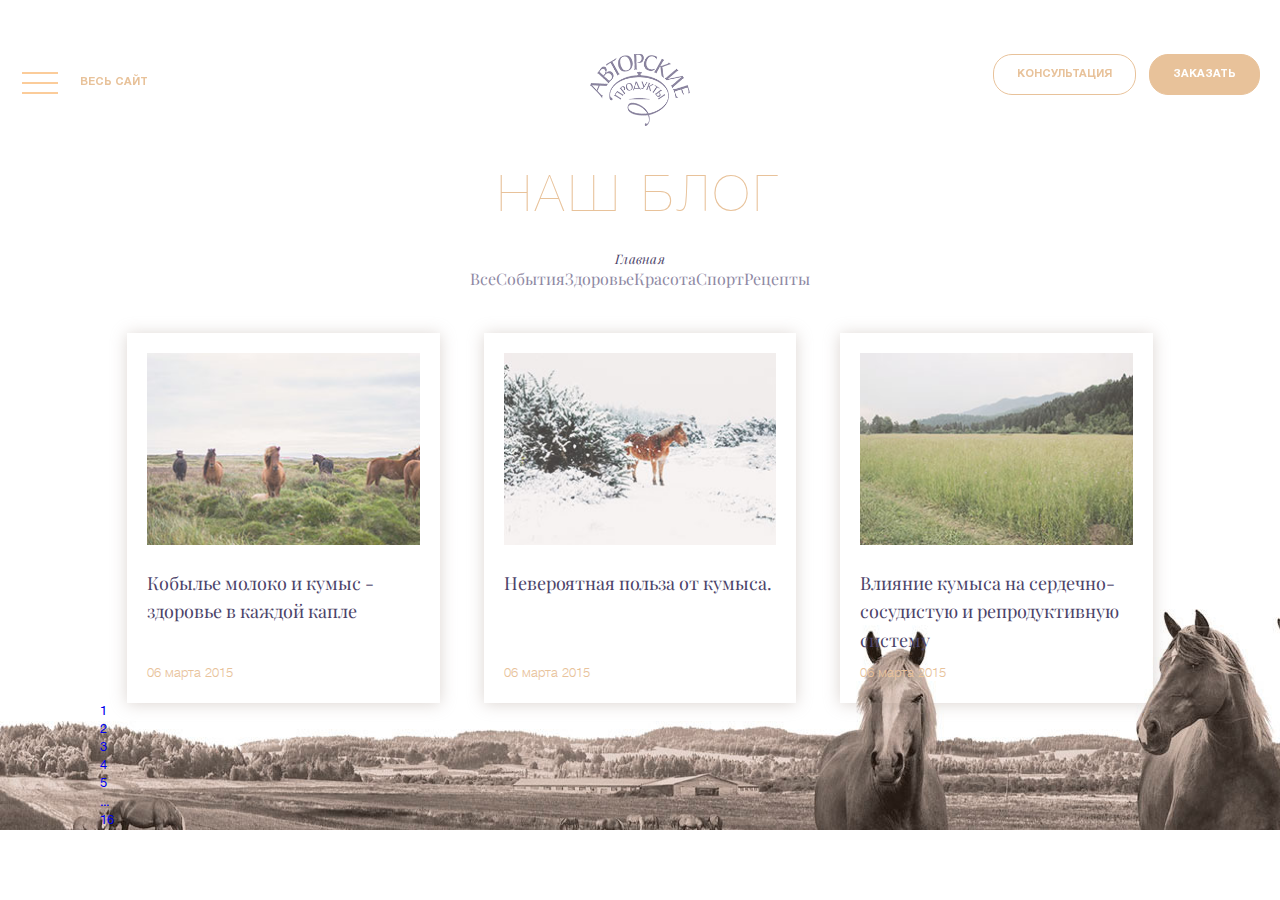
==== 1-0blog.html @ 03f70aa8 "+blog" ====
<!doctype html>
<html>
<head>
	<meta charset="utf-8">
	<title>Main</title>
	<meta name="viewport" content="width=device-width, initial-scale=1">
	<meta name="format-detection" content="telephone=no">
	<link href='http://fonts.googleapis.com/css?family=Playfair+Display:400,400italic&subset=latin,cyrillic' rel='stylesheet' type='text/css'>
	<link rel="stylesheet" media="all" href="css/screen.css" >
	<!--[if IE]><script src="js/html5shiv.js"></script><![endif]-->
</head>
<body>
<!-- BEGIN  out-->
<div class="bg"></div>
<div class="out">
	<!-- begin header  -->
	<header class="header">
		<div class="header__in">
			<div class="header__bl onleft">
				<a class="header__menu" href="#">
					<button id="hamburger" class="menu-button">
						<span id="morph-shape" class="morph-shape" data-morph-open="M3,20c0,0,12-4,27-4s27,4,27,4;M3,60c0,0,12,4,27,4s27-4,27-4" data-morph-close="M3,20c0,0,12,4,27,4s27-4,27-4;M3,60c0,0,12-4,27-4s27,4,27,4">
							<svg width="100%" height="100%" viewBox="0 0 60 80" preserveAspectRatio="none">
								<path d="M3,20c0,0,12,0,27,0s27,0,27,0" fill="none"/>
								<line x1="3" y1="40" x2="57" y2="40"/>
								<path d="M3,60c0,0,12,0,27,0s27,0,27,0" fill="none"/>
							</svg>
						</span>
					</button>
				</a>
				<a href="#all" class="header__link" data-menuanchor="all">Весь сайт</a>
			</div>
			<a href="#main" class="logo logo_inner"><img src="img/logo.png" alt="logo"></a>
			<div class="header__bl onright">
				<div class="button-wrap">
					<button class="button" type="button">Консультация</button>
					<button class="button is-peach" type="button">Заказать</button>
				</div>
			</div>
		</div>
	</header>
	<!-- end header -->
	
	<div class="section">
		<div class="section__in small-pad">
			<h2 class="h2">Наш блог</h2>
			<ul class="breadcrumbs">
				<li><a href="#">Главная</a></li>
			</ul>
			<ul class="tags">
				<li><a href="#">Все</a></li>
				<li><a href="#">События</a></li>
				<li><a href="#">Здоровье</a></li>
				<li><a href="#">Красота</a></li>
				<li><a href="#">Спорт</a></li>
				<li><a href="#">Рецепты</a></li>
			</ul>
			<div class="txt-center">
				<div class="blog">
					<div class="blog__item">
						<div class="blog__in">
							<div class="blog__img">
								<img src="img/blog1.jpg" alt="">
							</div>
							<p class="blog__txt">Кобылье молоко и кумыс - здоровье в каждой капле</p>
							<p class="blog__date">06 марта 2015</p>
						</div>
					</div>
					<div class="blog__item">
						<div class="blog__in">
							<div class="blog__img">
								<img src="img/blog2.jpg" alt="">
							</div>
							<p class="blog__txt">Невероятная польза от кумыса.</p>
							<p class="blog__date">06 марта 2015 </p>
						</div>
					</div>
					<div class="blog__item">
						<div class="blog__in">
							<div class="blog__img">
								<img src="img/blog3.jpg" alt="">
							</div>
							<p class="blog__txt">Влияние кумыса на сердечно-сосудистую и репродуктивную систему</p>
							<p class="blog__date">06 марта 2015 </p>
						</div>
					</div>
				</div>
			</div>
			<ul class="pages">
				<li><a href="#">1</a></li>
				<li><a href="#">2</a></li>
				<li><a href="#">3</a></li>
				<li><a href="#">4</a></li>
				<li><a href="#">5</a></li>
				<li><a href="#">...</a></li>
				<li><a href="#">16</a></li>
			</ul>
		</div>
	</div>

</div>
<!-- END out-->
<!-- load scripts -->
<script src="js/lib/head.js" data-headjs-load="js/init.js"></script>
</body>
</html>
---- css/screen.css ----
@charset "UTF-8";
html, body, div, span, applet, object, iframe, h1, h2, h3, h4, h5, h6, p, blockquote, pre, a, abbr, acronym, address, big, cite, code, del, dfn, em, img, ins, kbd, q, s, samp, small, strike, strong, sub, sup, tt, var, b, u, i, center, dl, dt, dd, ol, ul, li, fieldset, form, label, legend, table, caption, tbody, tfoot, thead, tr, th, td, article, aside, canvas, details, embed, figure, figcaption, footer, header, hgroup, menu, nav, output, ruby, section, summary, time, mark, audio, video { margin: 0; padding: 0; border: 0; vertical-align: baseline; }

body, html { height: 100%; }

img, fieldset, a img { border: none; }

input[type="text"], input[type="email"], input[type="tel"], textarea { -webkit-appearance: none; }

input[type="submit"], button { cursor: pointer; }
input[type="submit"]::-moz-focus-inner, button::-moz-focus-inner { padding: 0; border: 0; }

textarea { overflow: auto; }

input, button { margin: 0; padding: 0; border: 0; }

div, input, textarea, select, button, h1, h2, h3, h4, h5, h6, a, span, a:focus { outline: none; }

ul, ol { list-style-type: none; }

@media only screen and (min-device-width: 320px) and (max-device-width: 480px) { * { -webkit-text-size-adjust: none; } }
table { border-spacing: 0; border-collapse: collapse; width: 100%; }

@font-face { font-family: HelveticaNeueCyrRoman; src: url("fonts/HelveticaNeueCyrRoman.eot"); src: url("fonts/HelveticaNeueCyrRoman.eot?#iefix") format("embedded-opentype"), url("fonts/HelveticaNeueCyrRoman.woff2") format("woff2"), url("fonts/HelveticaNeueCyrRoman.woff") format("woff"), url("fonts/HelveticaNeueCyrRoman.ttf") format("truetype"); font-weight: normal; font-style: normal; }
@font-face { font-family: HelveticaNeueCyrBold; src: url("fonts/HelveticaNeueCyrBold.eot"); src: url("fonts/HelveticaNeueCyrBold.eot?#iefix") format("embedded-opentype"), url("fonts/HelveticaNeueCyrBold.woff2") format("woff2"), url("fonts/HelveticaNeueCyrBold.woff") format("woff"), url("fonts/HelveticaNeueCyrBold.ttf") format("truetype"); font-weight: normal; font-style: normal; }
@font-face { font-family: HelveticaNeueCyrThin; src: url("fonts/HelveticaNeueCyrThin.eot"); src: url("fonts/HelveticaNeueCyrThin.eot?#iefix") format("embedded-opentype"), url("fonts/HelveticaNeueCyrThin.woff2") format("woff2"), url("fonts/HelveticaNeueCyrThin.woff") format("woff"), url("fonts/HelveticaNeueCyrThin.ttf") format("truetype"); font-weight: normal; font-style: normal; }
@font-face { font-family: HelveticaNeueCyrLight; src: url("fonts/HelveticaNeueCyrLight.eot"); src: url("fonts/HelveticaNeueCyrLight.eot?#iefix") format("embedded-opentype"), url("fonts/HelveticaNeueCyrLight.woff2") format("woff2"), url("fonts/HelveticaNeueCyrLight.woff") format("woff"), url("fonts/HelveticaNeueCyrLight.ttf") format("truetype"); font-weight: normal; font-style: normal; }
@font-face { font-family: HelveticaNeueCyrUltraLight; src: url("fonts/HelveticaNeueCyrUltraLight.eot"); src: url("fonts/HelveticaNeueCyrUltraLight.eot?#iefix") format("embedded-opentype"), url("fonts/HelveticaNeueCyrUltraLight.woff2") format("woff2"), url("fonts/HelveticaNeueCyrUltraLight.woff") format("woff"), url("fonts/HelveticaNeueCyrUltraLight.ttf") format("truetype"); font-weight: normal; font-style: normal; }
body { font-size: 13px; line-height: 1.4; background: white; font-family: "HelveticaNeueCyrRoman", Helvetica, sans-serif; }

a { text-decoration: none; }

h1, h2, h3, h4, h5, h6, strong { font-weight: normal; }

.txt-center { text-align: center; }

.onleft { float: left; }

.onright { float: right; }

.h1 { font-size: 40px; color: #4c4369; text-transform: uppercase; letter-spacing: 0.08em; font-family: "HelveticaNeueCyrThin", Helvetica, sans-serif; }
.h1.max-width { max-width: 750px; margin: 0 auto; }

h2 { text-align: center; font-size: 50px; text-transform: uppercase; color: #e8c29a; letter-spacing: 0.1em; line-height: 1.2; font-family: "HelveticaNeueCyrUltraLight", Helvetica, sans-serif; }

h3 { text-align: center; font-size: 18px; color: #f2ddc6; font-family: "Playfair Display", serif; font-style: italic; }

.button-wrap { font-size: 0; }
.button-wrap .button { display: inline-block; vertical-align: middle; }
.button-wrap .button:not(:only-of-type):first-child { margin-right: 13px; }
@media only screen and (max-width: 768px) { .button-wrap { display: none; } }

.button { display: inline-block; padding: 14px 23px; text-transform: uppercase; font-size: 11px; background: white; color: #e8c29a; border-radius: 19px; line-height: 1; border: 1px solid #e8c29a; font-family: "HelveticaNeueCyrBold", Helvetica, sans-serif; -moz-box-sizing: border-box; -webkit-box-sizing: border-box; box-sizing: border-box; }
.button:hover { color: #f0d6bc; border-color: #f0d6bc; -moz-transition: all 0.3s ease; -o-transition: all 0.3s ease; -webkit-transition: all 0.3s ease; transition: all 0.3s ease; }
.button.is-peach { background: #e8c29a; color: white; }
.button.is-peach:hover { background: #e0b686; }
.button.is-orange { background: #f89a36; color: white; border: none; }
.button.is-orange:hover { background: #ef7e07; }

.menu-button { position: relative; display: block; background: none; outline: none; border: none; -webkit-tap-highlight-color: transparent; -webkit-tap-highlight-color: transparent; }
.menu-button .morph-shape { display: inline-block; vertical-align: middle; width: 40px; height: 40px; }
.menu-button .morph-shape svg path, .menu-button .morph-shape svg line { stroke: #f89a36; stroke-width: 2px; -moz-transition: -moz-transform 0.3s; -o-transition: -o-transform 0.3s; -webkit-transition: -webkit-transform 0.3s; transition: transform 0.3s; }

.menu-button.is-open .morph-shape svg path:first-of-type { -moz-transform: translate3d(0, -6px, 0); -ms-transform: translate3d(0, -6px, 0); -webkit-transform: translate3d(0, -6px, 0); transform: translate3d(0, -6px, 0); }

.menu-button.is-open .morph-shape svg path:nth-of-type(2) { -moz-transform: translate3d(0, 6px, 0); -ms-transform: translate3d(0, 6px, 0); -webkit-transform: translate3d(0, 6px, 0); transform: translate3d(0, 6px, 0); }

.l { *zoom: 1; }
.l:after { content: " "; display: table; clear: both; }
.l .l-col1 { float: left; width: 20%; }
.l .l-col2 { float: right; width: 70%; }

.out { background: url(../img/horses.jpg) 0 bottom repeat-x; background-attachment: fixed; -moz-transition: all 0.8s ease; -o-transition: all 0.8s ease; -webkit-transition: all 0.8s ease; transition: all 0.8s ease; }
.out.position { background-position: 0 114%; }
@media only screen and (max-width: 768px) { .out { background-attachment: inherit; -moz-transition: all 0s; -o-transition: all 0s; -webkit-transition: all 0s; transition: all 0s; }
  .out.position { background-position: center bottom; } }

.header { position: fixed; width: 100%; top: 6%; z-index: 9; }
.header__in { max-width: 1540px; margin: 0 auto; padding: 0 20px; -moz-box-sizing: border-box; -webkit-box-sizing: border-box; box-sizing: border-box; *zoom: 1; }
.header__in:after { content: " "; display: table; clear: both; }
.header__bl { font-size: 0; }
.header__bl:first-child { margin-top: 9px; }
.header__menu { display: inline-block; vertical-align: middle; }
.header__link { display: inline-block; margin-left: 20px; text-transform: uppercase; font-size: 11px; color: #e8c29a; vertical-align: middle; font-family: "HelveticaNeueCyrBold", Helvetica, sans-serif; }
.header__link:hover { color: #b9b7c2; }
.header .logo { position: absolute; top: 25px; left: 50%; margin-left: -80px; }
@media only screen and (max-width: 768px) { .header .header__bl:first-child { margin-top: 0; }
  .header .header__link { display: none; } }

.logo { -moz-transition: -moz-transform 0.8s ease; -o-transition: -o-transform 0.8s ease; -webkit-transition: -webkit-transform 0.8s ease; transition: transform 0.8s ease; }
.logo.small { -moz-transform: scale(0.53) translateY(-125px) translateX(-50px); -ms-transform: scale(0.53) translateY(-125px) translateX(-50px); -webkit-transform: scale(0.53) translateY(-125px) translateX(-50px); transform: scale(0.53) translateY(-125px) translateX(-50px); }

.more { position: relative; font-size: 11px; text-transform: uppercase; color: #f0e3d9; letter-spacing: 0.08em; font-family: "HelveticaNeueCyrBold", Helvetica, sans-serif; }
.more:before { content: ""; position: absolute; top: 50px; left: 50%; margin-left: -31px; background: url('../img/icons-s6e82b23fd8.png') 0 -97px no-repeat; width: 62px; height: 118px; }
.more span { position: relative; }
.more span:after { content: ""; position: absolute; bottom: -155px; left: 50%; margin-left: -7px; background: url('../img/icons-s6e82b23fd8.png') 0 -298px no-repeat; width: 14px; height: 134px; }

.section { max-width: 1500px; margin: 0 auto; padding-top: 60px; -moz-box-sizing: border-box; -webkit-box-sizing: border-box; box-sizing: border-box; }
.section__in { max-width: 1080px; margin: 0 auto; padding-top: 16.5%; }
.section__in.small-pad { padding-top: 105px; }
.section .nav { margin-top: 5%; }
.section .more { padding-top: 17%; }

.nav { font-size: 0; }
.nav li { position: relative; display: inline-block; padding: 0 25px; }
.nav li:after { content: "\00B7"; position: absolute; left: 100%; margin-left: -2px; font-size: 20px; color: #e8c29a; }
.nav li:last-child:after { display: none; }
.nav__link { font-size: 20px; color: #8e88a3; font-family: "Playfair Display", serif; font-style: italic; }

.slick-product { margin-top: 40px; }
.slick-product .product__slide { *zoom: 1; }
.slick-product .product__slide:after { content: " "; display: table; clear: both; }
.slick-product .product__img { width: 50%; }
.slick-product .product__txt { width: 50%; padding: 20px 5% 0; font-size: 13px; color: #8e88a3; -moz-box-sizing: border-box; -webkit-box-sizing: border-box; box-sizing: border-box; }
.slick-product .product__txt .button { margin-top: 35px; text-transform: uppercase; letter-spacing: 0.1em; }
.slick-product .product__ttl { padding-top: 20px; font-size: 40px; color: #4c4369; line-height: 1.25; font-family: "Playfair Display", serif; }
.slick-product .slick-dots { text-align: left; top: 50%; right: inherit; }
.slick-product .slick-dots li { display: block; padding: 11px 0; }
.slick-product .slick-dots li button { width: 8px; height: 8px; background: #f0e3d9; -moz-box-shadow: none; -webkit-box-shadow: none; box-shadow: none; }
.slick-product .slick-dots li.slick-active button { background: #8e88a3; }

.blog { font-size: 0; margin-top: 42px; }
.blog__item { display: inline-block; width: 33%; height: 370px; padding: 0 22px; text-align: left; vertical-align: top; -moz-box-sizing: border-box; -webkit-box-sizing: border-box; box-sizing: border-box; }
.blog__in { width: 100%; height: 100%; padding: 20px; font-size: 18px; overflow: hidden; -moz-box-shadow: 0 1px 15px rgba(174, 158, 148, 0.43); -webkit-box-shadow: 0 1px 15px rgba(174, 158, 148, 0.43); box-shadow: 0 1px 15px rgba(174, 158, 148, 0.43); -moz-box-sizing: border-box; -webkit-box-sizing: border-box; box-sizing: border-box; }
.blog__img { height: 192px; margin-bottom: 24px; -moz-box-shadow: inset 0 0 5px rgba(181, 170, 158, 0.25); -webkit-box-shadow: inset 0 0 5px rgba(181, 170, 158, 0.25); box-shadow: inset 0 0 5px rgba(181, 170, 158, 0.25); }
.blog__img img { width: 100%; height: 100%; }
.blog__txt { height: 85px; margin-bottom: 10px; color: #4c4369; overflow: hidden; line-height: 1.6; font-family: "Playfair Display", serif; }
.blog__date { color: #e8c29a; font-size: 13px; font-family: "HelveticaNeueCyrLight", Helvetica, sans-serif; }
.blog__btn { display: block; margin-top: 43px; }

.about__ttl { margin-top: 4.3%; text-align: center; font-size: 40px; color: #4c4369; font-family: "Playfair Display", serif; }
.about__bl { position: relative; margin-top: 4%; padding: 0 5%; *zoom: 1; }
.about__bl:after { content: " "; display: table; clear: both; }
.about__bl:before { content: ""; position: absolute; top: -30px; left: 50%; margin-left: -132px; width: 264px; height: 339px; background: url(../img/history.png) 0 0 no-repeat; z-index: -1; }
.about__txt { max-width: 450px; padding-top: 20px; font-size: 13px; color: #8e88a3; line-height: 2; -moz-box-sizing: border-box; -webkit-box-sizing: border-box; box-sizing: border-box; }
.about__txt:first-child { padding-right: 20px; }
.about__btn { margin-top: 8%; text-align: center; }

.all { margin-top: 50px; text-align: center; font-size: 0; }
.all__list { display: inline-block; width: 25%; max-width: 235px; padding: 0 3%; text-align: left; vertical-align: top; -moz-box-sizing: border-box; -webkit-box-sizing: border-box; box-sizing: border-box; }
.all__list li { margin: 10px 0; }
.all__list li:first-child { margin: 0 0 15px; }
.all__list li:first-child a { font-size: 18px; color: #4c4369; }
.all__list a { display: inline-block; text-decoration: underline; font-size: 16px; color: #deb78e; font-family: "Playfair Display", serif; -moz-transition: all 0.3s ease; -o-transition: all 0.3s ease; -webkit-transition: all 0.3s ease; transition: all 0.3s ease; }
.all__list a:hover { text-decoration: none; }
@media only screen and (max-width: 768px) { .all .all__list { width: 100%; display: block; margin: 0 auto 20px; text-align: center; } }

/** fullPage 2.6.0 https://github.com/alvarotrigo/fullPage.js MIT licensed  Copyright (C) 2013 alvarotrigo.com - A project by Alvaro Trigo Contribution by Jhony0311 */
html, body { margin: 0; padding: 0; overflow: hidden; /*Avoid flicker on slides transitions for mobile phones #336 */ -webkit-tap-highlight-color: transparent; }

#superContainer { height: 100%; position: relative; /* Touch detection for Windows 8 */ -ms-touch-action: none; /* IE 11 on Windows Phone 8.1*/ touch-action: none; }

.fp-section { position: relative; -webkit-box-sizing: border-box; /* Safari<=5 Android<=3 */ -moz-box-sizing: border-box; /* <=28 */ box-sizing: border-box; }

.fp-slide { float: left; }

.fp-slide, .fp-slidesContainer { height: 100%; display: block; }

.fp-slides { z-index: 1; height: 100%; overflow: hidden; position: relative; -webkit-transition: all 0.3s ease-out; /* Safari<=6 Android<=4.3 */ transition: all 0.3s ease-out; }

.fp-section.fp-table, .fp-slide.fp-table { display: table; table-layout: fixed; width: 100%; }

.fp-tableCell { display: table-cell; vertical-align: middle; width: 100%; height: 100%; }

.fp-slidesContainer { float: left; position: relative; }

.fp-controlArrow { position: absolute; z-index: 4; top: 50%; cursor: pointer; width: 0; height: 0; border-style: solid; margin-top: -38px; -webkit-transform: translate3d(0, 0, 0); -ms-transform: translate3d(0, 0, 0); transform: translate3d(0, 0, 0); }
.fp-controlArrow.fp-prev { left: 15px; width: 0; border-width: 38.5px 34px 38.5px 0; border-color: transparent #fff transparent transparent; }
.fp-controlArrow.fp-next { right: 15px; border-width: 38.5px 0 38.5px 34px; border-color: transparent transparent transparent #fff; }

.fp-scrollable { overflow: scroll; }

.fp-notransition { -webkit-transition: none !important; transition: none !important; }

.fp-slidesNav { position: absolute; z-index: 4; left: 50%; opacity: 1; }
.fp-slidesNav.bottom { bottom: 17px; }
.fp-slidesNav.top { top: 17px; }

#fp-nav ul, .fp-slidesNav ul { margin: 0; padding: 0; }
#fp-nav ul li, .fp-slidesNav ul li { display: block; width: 14px; height: 13px; margin: 7px; position: relative; }
#fp-nav ul li a, .fp-slidesNav ul li a { display: block; position: relative; z-index: 1; width: 100%; height: 100%; cursor: pointer; text-decoration: none; }
#fp-nav ul li a.active span, .fp-slidesNav ul li a.active span { height: 12px; width: 12px; margin: -6px 0 0 -6px; border-radius: 100%; }
#fp-nav ul li:hover #fp-nav ul li a.active span, #fp-slidesNav ul li:hover #fp-nav ul li a.active span, #fp-nav ul li:hover .fp-slidesNav ul li a.active span, #fp-slidesNav ul li:hover .fp-slidesNav ul li a.active span { height: 12px; width: 12px; margin: -6px 0 0 -6px; border-radius: 100%; }
#fp-nav ul li a span, .fp-slidesNav ul li a span { border-radius: 50%; position: absolute; z-index: 1; height: 4px; width: 4px; border: 0; background: #333; left: 50%; top: 50%; margin: -2px 0 0 -2px; -webkit-transition: all 0.1s ease-in-out; -moz-transition: all 0.1s ease-in-out; -o-transition: all 0.1s ease-in-out; transition: all 0.1s ease-in-out; }
#fp-nav ul li:hover a span, .fp-slidesNav ul li:hover a span { width: 10px; height: 10px; margin: -5px 0px 0px -5px; }

#fp-nav { position: fixed; z-index: 100; margin-top: -32px; top: 50%; opacity: 1; -webkit-transform: translate3d(0, 0, 0); }
#fp-nav.right { right: 17px; }
#fp-nav.left { left: 17px; }
#fp-nav ul li .fp-tooltip { position: absolute; top: -2px; color: #fff; font-size: 14px; font-family: arial, helvetica, sans-serif; white-space: nowrap; max-width: 220px; overflow: hidden; display: block; opacity: 0; width: 0; }
#fp-nav ul li .fp-tooltip.right { right: 20px; }
#fp-nav ul li:hover .fp-tooltip { -webkit-transition: opacity 0.2s ease-in; transition: opacity 0.2s ease-in; width: auto; opacity: 1; }
#fp-nav.fp-show-active a.active + .fp-tooltip { -webkit-transition: opacity 0.2s ease-in; transition: opacity 0.2s ease-in; width: auto; opacity: 1; }

.fp-slidesNav ul li { display: inline-block; }

.slick-slider { position: relative; display: block; box-sizing: border-box; -moz-box-sizing: border-box; -webkit-touch-callout: none; -webkit-user-select: none; -khtml-user-select: none; -moz-user-select: none; -ms-user-select: none; user-select: none; -ms-touch-action: pan-y; touch-action: pan-y; -webkit-tap-highlight-color: transparent; }

.slick-list { position: relative; overflow: hidden; display: block; margin: 0; padding: 0; }
.slick-list:focus { outline: none; }
.slick-loading .slick-list { background: white slick-image-url("ajax-loader.gif") center center no-repeat; }
.slick-list.dragging { cursor: pointer; cursor: hand; }

.slick-slider .slick-list, .slick-track, .slick-slide, .slick-slide img { -webkit-transform: translate3d(0, 0, 0); -moz-transform: translate3d(0, 0, 0); -ms-transform: translate3d(0, 0, 0); -o-transform: translate3d(0, 0, 0); transform: translate3d(0, 0, 0); }

.slick-track { position: relative; left: 0; top: 0; display: block; zoom: 1; }
.slick-track:before, .slick-track:after { content: ""; display: table; }
.slick-track:after { clear: both; }
.slick-loading .slick-track { visibility: hidden; }

.slick-slide { float: left; height: 100%; min-height: 1px; display: none; }
.slick-slide img { display: block; max-width: 100%; }
.slick-slide.slick-loading img { display: none; }
.slick-slide.dragging img { pointer-events: none; }
.slick-initialized .slick-slide { display: block; }
.slick-loading .slick-slide { visibility: hidden; }
.slick-vertical .slick-slide { display: block; height: auto; border: 1px solid transparent; }

.slick-prev, .slick-next { position: absolute; top: 50%; margin-top: -14px; font: 0/0 a; text-shadow: none; color: transparent; height: 50px; background: none; }
.slick-prev:focus, .slick-next:focus { outline: none; }
.slick-prev.slick-disabled, .slick-next.slick-disabled { opacity: 0.2; }
.slick-prev:before, .slick-next:before { height: 50px; line-height: 50px; }

.slick-prev { left: 0; }
.slick-prev:before { content: "←"; display: inline-block; vertical-align: middle; font-size: 61px; color: white; }

.slick-next { right: 0; }
.slick-next:before { content: "→"; display: inline-block; vertical-align: middle; font-size: 61px; color: white; }

.slick-dots { text-align: center; position: absolute; margin: 0; bottom: 0; left: 0; right: 0; }
.slick-dots li { position: relative; display: inline-block; padding: 0 3px; }
.slick-dots li.slick-active button { opacity: 0.3; box-shadow: none; }
.slick-dots li:before { display: none; }
.slick-dots button { display: block; width: 6px; height: 6px; background: white; -moz-box-shadow: 0 1px 5px rgba(0, 0, 0, 0.25); -webkit-box-shadow: 0 1px 5px rgba(0, 0, 0, 0.25); box-shadow: 0 1px 5px rgba(0, 0, 0, 0.25); cursor: pointer; font: 0/0 a; text-shadow: none; color: transparent; border-radius: 50%; }
.slick-dots button:hover { box-shadow: none; }

.header .logo_inner { top: 0; width: 100px; margin-left: -50px; }
.header .logo_inner img { width: 100%; }

.breadcrumbs { font-size: 0; text-align: center; padding: 25px 0 0; }
.breadcrumbs li { display: inline-block; vertical-align: top; }
.breadcrumbs a { font-family: "Playfair Display", serif; font-style: italic; font-size: 13px; letter-spacing: 0.025em; color: #4c4369; }

.tags { font-size: 0; text-align: center; }
.tags li { display: inline-block; vertical-align: top; }
.tags a { font-family: "Playfair Display", serif; font-size: 16px; color: #8e88a3; }
.tags a:hover, .tags a.is-active { color: #e8c29a; }
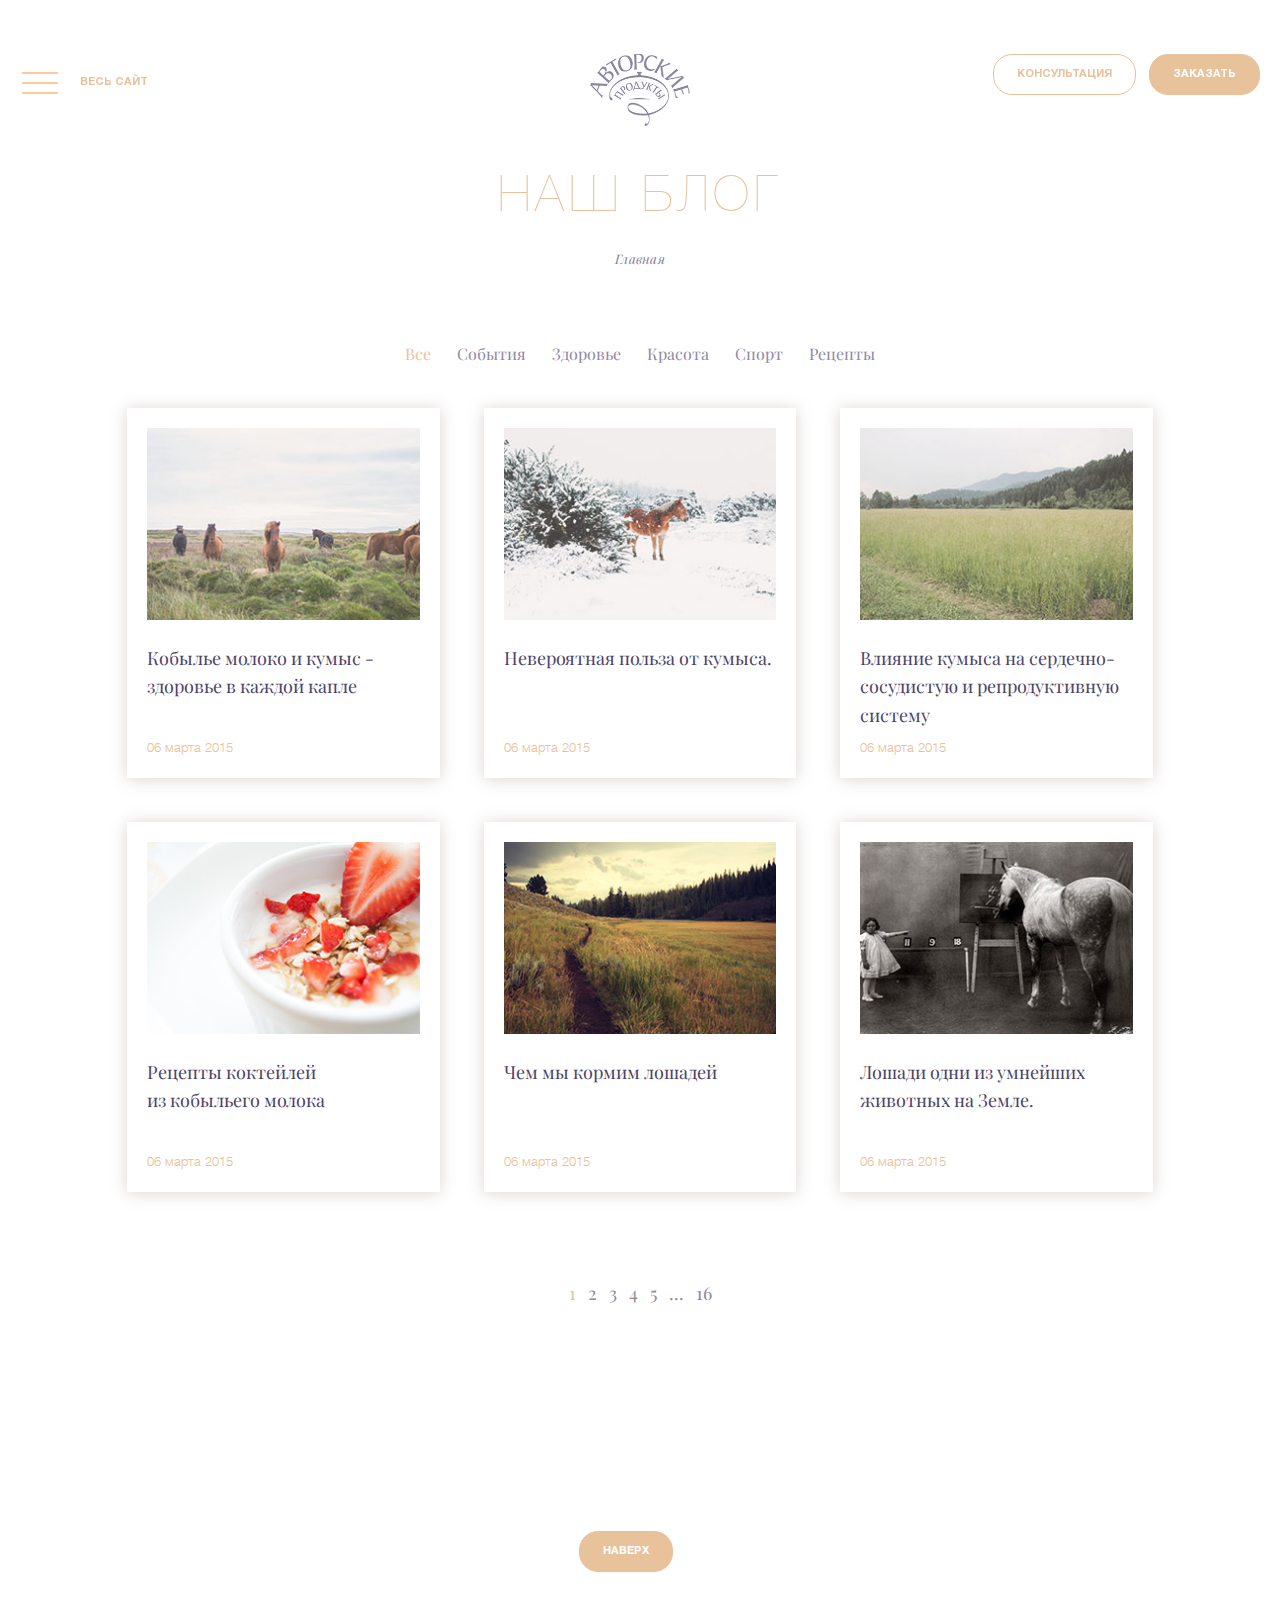
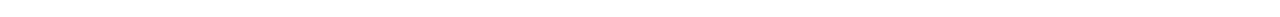
==== commit 9fb2e86c: "+pages" ====
--- a/1-0blog.html
+++ b/1-0blog.html
@@ -2,7 +2,7 @@
 <html>
 <head>
 	<meta charset="utf-8">
-	<title>Main</title>
+	<title>Blog</title>
 	<meta name="viewport" content="width=device-width, initial-scale=1">
 	<meta name="format-detection" content="telephone=no">
 	<link href='http://fonts.googleapis.com/css?family=Playfair+Display:400,400italic&subset=latin,cyrillic' rel='stylesheet' type='text/css'>
@@ -41,14 +41,14 @@
 	</header>
 	<!-- end header -->
 	
-	<div class="section">
+	<div class="section is-blog">
 		<div class="section__in small-pad">
 			<h2 class="h2">Наш блог</h2>
 			<ul class="breadcrumbs">
 				<li><a href="#">Главная</a></li>
 			</ul>
 			<ul class="tags">
-				<li><a href="#">Все</a></li>
+				<li><a href="#" class="is-active">Все</a></li>
 				<li><a href="#">События</a></li>
 				<li><a href="#">Здоровье</a></li>
 				<li><a href="#">Красота</a></li>
@@ -84,10 +84,37 @@
 							<p class="blog__date">06 марта 2015 </p>
 						</div>
 					</div>
+					<div class="blog__item">
+						<div class="blog__in">
+							<div class="blog__img">
+								<img src="img/blog4.jpg" alt="">
+							</div>
+							<p class="blog__txt">Рецепты коктейлей <br> из кобыльего молока</p>
+							<p class="blog__date">06 марта 2015 </p>
+						</div>
+					</div>
+					<div class="blog__item">
+						<div class="blog__in">
+							<div class="blog__img">
+								<img src="img/blog5.jpg" alt="">
+							</div>
+							<p class="blog__txt">Чем мы кормим лошадей</p>
+							<p class="blog__date">06 марта 2015 </p>
+						</div>
+					</div>
+					<div class="blog__item">
+						<div class="blog__in">
+							<div class="blog__img">
+								<img src="img/blog6.jpg" alt="">
+							</div>
+							<p class="blog__txt">Лошади одни из умнейших животных на Земле.</p>
+							<p class="blog__date">06 марта 2015 </p>
+						</div>
+					</div>
 				</div>
 			</div>
 			<ul class="pages">
-				<li><a href="#">1</a></li>
+				<li><a href="#" class="is-active">1</a></li>
 				<li><a href="#">2</a></li>
 				<li><a href="#">3</a></li>
 				<li><a href="#">4</a></li>
@@ -97,6 +124,16 @@
 			</ul>
 		</div>
 	</div>
+	
+	<!-- begin footer  -->
+	<footer class="footer">
+		<div class="footer__in">
+			<p class="footer__copy">© 2014, «БелКумысПром»</p>			
+			<p class="footer__made">Разработка сайта: <a href="#">Flex Media</a></p>
+			<button class="button is-peach" type="button">Наверх</button>
+		</div>
+	</footer>
+	<!-- end footer -->
 
 </div>
 <!-- END out-->
--- a/css/screen.css
+++ b/css/screen.css
@@ -70,10 +70,13 @@
 .l .l-col1 { float: left; width: 20%; }
 .l .l-col2 { float: right; width: 70%; }
 
-.out { background: url(../img/horses.jpg) 0 bottom repeat-x; background-attachment: fixed; -moz-transition: all 0.8s ease; -o-transition: all 0.8s ease; -webkit-transition: all 0.8s ease; transition: all 0.8s ease; }
-.out.position { background-position: 0 114%; }
-@media only screen and (max-width: 768px) { .out { background-attachment: inherit; -moz-transition: all 0s; -o-transition: all 0s; -webkit-transition: all 0s; transition: all 0s; }
-  .out.position { background-position: center bottom; } }
+.bg-wrap { position: absolute; top: 0; left: 0; right: 0; bottom: 0; }
+.bg-wrap .bg { position: absolute; top: 0; left: 0; right: 0; bottom: 0; background: url(../img/horses.png) 50% bottom repeat-x; background-attachment: fixed; z-index: 1; -moz-transition: all 0.8s ease; -o-transition: all 0.8s ease; -webkit-transition: all 0.8s ease; transition: all 0.8s ease; }
+.bg-wrap .bg.position { background-position: 50% 114%; }
+@media only screen and (max-width: 768px) { .bg-wrap .bg { background-attachment: inherit; -moz-transition: all 0s; -o-transition: all 0s; -webkit-transition: all 0s; transition: all 0s; }
+  .bg-wrap .bg.position { background-position: center bottom; } }
+
+.fullpage { z-index: 3; }
 
 .header { position: fixed; width: 100%; top: 6%; z-index: 9; }
 .header__in { max-width: 1540px; margin: 0 auto; padding: 0 20px; -moz-box-sizing: border-box; -webkit-box-sizing: border-box; box-sizing: border-box; *zoom: 1; }
@@ -90,10 +93,11 @@
 .logo { -moz-transition: -moz-transform 0.8s ease; -o-transition: -o-transform 0.8s ease; -webkit-transition: -webkit-transform 0.8s ease; transition: transform 0.8s ease; }
 .logo.small { -moz-transform: scale(0.53) translateY(-125px) translateX(-50px); -ms-transform: scale(0.53) translateY(-125px) translateX(-50px); -webkit-transform: scale(0.53) translateY(-125px) translateX(-50px); transform: scale(0.53) translateY(-125px) translateX(-50px); }
 
-.more { position: relative; font-size: 11px; text-transform: uppercase; color: #f0e3d9; letter-spacing: 0.08em; font-family: "HelveticaNeueCyrBold", Helvetica, sans-serif; }
-.more:before { content: ""; position: absolute; top: 50px; left: 50%; margin-left: -31px; background: url('../img/icons-s6e82b23fd8.png') 0 -97px no-repeat; width: 62px; height: 118px; }
-.more span { position: relative; }
-.more span:after { content: ""; position: absolute; bottom: -155px; left: 50%; margin-left: -7px; background: url('../img/icons-s6e82b23fd8.png') 0 -298px no-repeat; width: 14px; height: 134px; }
+.more { position: absolute; left: 0; right: 0; text-align: center; bottom: 28%; margin-left: -49px; font-size: 11px; text-transform: uppercase; color: #f0e3d9; letter-spacing: 0.08em; z-index: 0; font-family: "HelveticaNeueCyrBold", Helvetica, sans-serif; }
+.more:before { content: ""; position: absolute; top: -130px; left: 50%; margin-left: -31px; background: url('../img/icons-s8d376c75d3.png') 0 -155px no-repeat; width: 62px; height: 118px; }
+.more span { position: relative; -moz-transition: opacity 0.9s ease; -o-transition: opacity 0.9s ease; -webkit-transition: opacity 0.9s ease; transition: opacity 0.9s ease; }
+.more span:after { content: ""; position: absolute; bottom: -155px; left: 50%; margin-left: -7px; background: url('../img/icons-s8d376c75d3.png') 0 -356px no-repeat; width: 14px; height: 134px; }
+.more.is-hidden span { filter: progid:DXImageTransform.Microsoft.Alpha(Opacity=0); opacity: 0; }
 
 .section { max-width: 1500px; margin: 0 auto; padding-top: 60px; -moz-box-sizing: border-box; -webkit-box-sizing: border-box; box-sizing: border-box; }
 .section__in { max-width: 1080px; margin: 0 auto; padding-top: 16.5%; }
@@ -145,55 +149,6 @@
 .all__list a:hover { text-decoration: none; }
 @media only screen and (max-width: 768px) { .all .all__list { width: 100%; display: block; margin: 0 auto 20px; text-align: center; } }
 
-/** fullPage 2.6.0 https://github.com/alvarotrigo/fullPage.js MIT licensed  Copyright (C) 2013 alvarotrigo.com - A project by Alvaro Trigo Contribution by Jhony0311 */
-html, body { margin: 0; padding: 0; overflow: hidden; /*Avoid flicker on slides transitions for mobile phones #336 */ -webkit-tap-highlight-color: transparent; }
-
-#superContainer { height: 100%; position: relative; /* Touch detection for Windows 8 */ -ms-touch-action: none; /* IE 11 on Windows Phone 8.1*/ touch-action: none; }
-
-.fp-section { position: relative; -webkit-box-sizing: border-box; /* Safari<=5 Android<=3 */ -moz-box-sizing: border-box; /* <=28 */ box-sizing: border-box; }
-
-.fp-slide { float: left; }
-
-.fp-slide, .fp-slidesContainer { height: 100%; display: block; }
-
-.fp-slides { z-index: 1; height: 100%; overflow: hidden; position: relative; -webkit-transition: all 0.3s ease-out; /* Safari<=6 Android<=4.3 */ transition: all 0.3s ease-out; }
-
-.fp-section.fp-table, .fp-slide.fp-table { display: table; table-layout: fixed; width: 100%; }
-
-.fp-tableCell { display: table-cell; vertical-align: middle; width: 100%; height: 100%; }
-
-.fp-slidesContainer { float: left; position: relative; }
-
-.fp-controlArrow { position: absolute; z-index: 4; top: 50%; cursor: pointer; width: 0; height: 0; border-style: solid; margin-top: -38px; -webkit-transform: translate3d(0, 0, 0); -ms-transform: translate3d(0, 0, 0); transform: translate3d(0, 0, 0); }
-.fp-controlArrow.fp-prev { left: 15px; width: 0; border-width: 38.5px 34px 38.5px 0; border-color: transparent #fff transparent transparent; }
-.fp-controlArrow.fp-next { right: 15px; border-width: 38.5px 0 38.5px 34px; border-color: transparent transparent transparent #fff; }
-
-.fp-scrollable { overflow: scroll; }
-
-.fp-notransition { -webkit-transition: none !important; transition: none !important; }
-
-.fp-slidesNav { position: absolute; z-index: 4; left: 50%; opacity: 1; }
-.fp-slidesNav.bottom { bottom: 17px; }
-.fp-slidesNav.top { top: 17px; }
-
-#fp-nav ul, .fp-slidesNav ul { margin: 0; padding: 0; }
-#fp-nav ul li, .fp-slidesNav ul li { display: block; width: 14px; height: 13px; margin: 7px; position: relative; }
-#fp-nav ul li a, .fp-slidesNav ul li a { display: block; position: relative; z-index: 1; width: 100%; height: 100%; cursor: pointer; text-decoration: none; }
-#fp-nav ul li a.active span, .fp-slidesNav ul li a.active span { height: 12px; width: 12px; margin: -6px 0 0 -6px; border-radius: 100%; }
-#fp-nav ul li:hover #fp-nav ul li a.active span, #fp-slidesNav ul li:hover #fp-nav ul li a.active span, #fp-nav ul li:hover .fp-slidesNav ul li a.active span, #fp-slidesNav ul li:hover .fp-slidesNav ul li a.active span { height: 12px; width: 12px; margin: -6px 0 0 -6px; border-radius: 100%; }
-#fp-nav ul li a span, .fp-slidesNav ul li a span { border-radius: 50%; position: absolute; z-index: 1; height: 4px; width: 4px; border: 0; background: #333; left: 50%; top: 50%; margin: -2px 0 0 -2px; -webkit-transition: all 0.1s ease-in-out; -moz-transition: all 0.1s ease-in-out; -o-transition: all 0.1s ease-in-out; transition: all 0.1s ease-in-out; }
-#fp-nav ul li:hover a span, .fp-slidesNav ul li:hover a span { width: 10px; height: 10px; margin: -5px 0px 0px -5px; }
-
-#fp-nav { position: fixed; z-index: 100; margin-top: -32px; top: 50%; opacity: 1; -webkit-transform: translate3d(0, 0, 0); }
-#fp-nav.right { right: 17px; }
-#fp-nav.left { left: 17px; }
-#fp-nav ul li .fp-tooltip { position: absolute; top: -2px; color: #fff; font-size: 14px; font-family: arial, helvetica, sans-serif; white-space: nowrap; max-width: 220px; overflow: hidden; display: block; opacity: 0; width: 0; }
-#fp-nav ul li .fp-tooltip.right { right: 20px; }
-#fp-nav ul li:hover .fp-tooltip { -webkit-transition: opacity 0.2s ease-in; transition: opacity 0.2s ease-in; width: auto; opacity: 1; }
-#fp-nav.fp-show-active a.active + .fp-tooltip { -webkit-transition: opacity 0.2s ease-in; transition: opacity 0.2s ease-in; width: auto; opacity: 1; }
-
-.fp-slidesNav ul li { display: inline-block; }
-
 .slick-slider { position: relative; display: block; box-sizing: border-box; -moz-box-sizing: border-box; -webkit-touch-callout: none; -webkit-user-select: none; -khtml-user-select: none; -moz-user-select: none; -ms-user-select: none; user-select: none; -ms-touch-action: pan-y; touch-action: pan-y; -webkit-tap-highlight-color: transparent; }
 
 .slick-list { position: relative; overflow: hidden; display: block; margin: 0; padding: 0; }
@@ -237,11 +192,77 @@
 .header .logo_inner { top: 0; width: 100px; margin-left: -50px; }
 .header .logo_inner img { width: 100%; }
 
-.breadcrumbs { font-size: 0; text-align: center; padding: 25px 0 0; }
-.breadcrumbs li { display: inline-block; vertical-align: top; }
-.breadcrumbs a { font-family: "Playfair Display", serif; font-style: italic; font-size: 13px; letter-spacing: 0.025em; color: #4c4369; }
-
-.tags { font-size: 0; text-align: center; }
-.tags li { display: inline-block; vertical-align: top; }
-.tags a { font-family: "Playfair Display", serif; font-size: 16px; color: #8e88a3; }
+.breadcrumbs { font-size: 0; text-align: center; padding: 25px 0 50px; }
+.breadcrumbs li { display: inline-block; vertical-align: top; padding: 0 16px; position: relative; }
+.breadcrumbs li:first-child:before { display: none; }
+.breadcrumbs li:before { content: ""; position: absolute; top: 8px; left: 0; width: 3px; height: 3px; background-color: #e8c29a; -moz-border-radius: 50%; -webkit-border-radius: 50%; border-radius: 50%; }
+.breadcrumbs a { font-family: "Playfair Display", serif; font-style: italic; font-size: 13px; letter-spacing: 0.025em; color: #4c4369; filter: progid:DXImageTransform.Microsoft.Alpha(Opacity=70); opacity: 0.7; -moz-transition: opacity 0.3s; -o-transition: opacity 0.3s; -webkit-transition: opacity 0.3s; transition: opacity 0.3s; }
+.breadcrumbs a:hover { filter: progid:DXImageTransform.Microsoft.Alpha(enabled=false); opacity: 1; }
+
+.tags { font-size: 0; text-align: center; padding: 25px 0 0; }
+.tags li { display: inline-block; vertical-align: top; padding: 0 13px; }
+.tags a { font-family: "Playfair Display", serif; font-size: 16px; color: #8e88a3; -moz-transition: color 0.3s; -o-transition: color 0.3s; -webkit-transition: color 0.3s; transition: color 0.3s; }
 .tags a:hover, .tags a.is-active { color: #e8c29a; }
+
+.pages { font-size: 0; text-align: center; padding: 45px 0; }
+.pages li { display: inline-block; vertical-align: top; padding: 0 6px; }
+.pages a { font-family: "Playfair Display", serif; font-size: 18px; color: #8e88a3; -moz-transition: color 0.3s; -o-transition: color 0.3s; -webkit-transition: color 0.3s; transition: color 0.3s; }
+.pages a:hover, .pages a.is-active { color: #e8c29a; }
+
+.section.is-blog .blog__item { margin-bottom: 44px; }
+.section.is-blog .blog__in { -moz-transition: box-shadow 0.3s; -o-transition: box-shadow 0.3s; -webkit-transition: box-shadow 0.3s; transition: box-shadow 0.3s; }
+.section.is-blog .blog__in:hover { -moz-box-shadow: 0 1px 60px rgba(174, 158, 148, 0.5); -webkit-box-shadow: 0 1px 60px rgba(174, 158, 148, 0.5); box-shadow: 0 1px 60px rgba(174, 158, 148, 0.5); }
+
+.footer { padding: 180px 20px 45px; }
+.footer__in { *zoom: 1; text-align: center; max-width: 1500px; margin: 0 auto; }
+.footer__in:after { content: " "; display: table; clear: both; }
+.footer p { font-family: "HelveticaNeueCyrRoman", Helvetica, sans-serif; font-size: 13px; letter-spacing: 0.03em; padding: 10px 0; color: white; }
+.footer p a { color: white; }
+.footer__copy { float: left; text-align: left; }
+.footer__made { float: right; text-align: right; }
+.footer .button { margin: 0 10px; }
+
+.in-title { font-family: "Playfair Display", serif; line-height: 1.25; color: #4c4369; font-size: 40px; }
+
+.inner { max-width: 803px; padding: 0 20px; margin: 0 auto; }
+.inner p, .inner .inner__box { padding: 0 10%; }
+.inner__heading { font-family: "Playfair Display", serif; line-height: 1.25; color: #4c4369; }
+.inner .in-title { padding: 0 2% 25px 10%; }
+.inner__heading { padding: 0 8% 0 10%; font-size: 30px; margin-bottom: 45px; }
+.inner img { max-width: 100%; margin-bottom: 30px; }
+.inner p { font-family: "HelveticaNeueCyrLight", Helvetica, sans-serif; font-size: 16px; line-height: 1.75; letter-spacing: 0.03em; color: #8e88a3; margin-bottom: 30px; }
+.inner p b { font-family: "HelveticaNeueCyrRoman", Helvetica, sans-serif; font-weight: normal; }
+.inner blockquote { font-family: "Playfair Display", serif; font-style: italic; font-size: 24px; line-height: 1.5; color: #e8c29a; margin: 0 -10px 30px 0; }
+.inner__news { padding: 0 0 50px; }
+.inner__news p { margin-bottom: 10px; padding: 0 9% 0 10%; }
+.inner__news img { max-width: 300px; float: left; margin: 10px 35px 10px 0; }
+
+.back { display: inline-block; position: relative; padding: 4px 0 3px 46px; font-family: "HelveticaNeueCyrBold", Helvetica, sans-serif; font-size: 11px; text-transform: uppercase; color: #e8c29a; }
+.back:before { content: ""; position: absolute; top: 50%; left: 0; margin: -10px 0 0; background: url("../img/svg/back.svg") no-repeat 0 0; -moz-background-size: 33px 20px; -o-background-size: 33px 20px; -webkit-background-size: 33px 20px; background-size: 33px 20px; width: 33px; height: 20px; display: inline-block; }
+
+.gallery { margin-bottom: 55px; }
+.gallery__wrap { position: relative; text-align: center; }
+.gallery__slider { position: relative; }
+.gallery .slick-prev, .gallery .slick-next { position: absolute; top: 50%; margin-top: -11px; z-index: 200; }
+.gallery .slick-prev:before, .gallery .slick-next:before { display: none; }
+.gallery .slick-prev { background: url("../img/svg/arr-prev.svg") no-repeat 0 0; -moz-background-size: 49px 21px; -o-background-size: 49px 21px; -webkit-background-size: 49px 21px; background-size: 49px 21px; width: 49px; height: 21px; display: inline-block; left: -87px; }
+.gallery .slick-next { background: url("../img/svg/arr-next.svg") no-repeat 0 0; -moz-background-size: 49px 21px; -o-background-size: 49px 21px; -webkit-background-size: 49px 21px; background-size: 49px 21px; width: 49px; height: 21px; display: inline-block; right: -87px; }
+.gallery__pager { display: inline-block; vertical-align: top; font-family: "Playfair Display", serif; font-size: 18px; color: #8e88a3; position: relative; padding: 0 20px; }
+.gallery__prev, .gallery__next { position: absolute; top: 50%; }
+.gallery__prev { left: 0; background: url('../img/icons-s8d376c75d3.png') 0 0 no-repeat; width: 10px; height: 19px; }
+.gallery__next { right: 0; background: url('../img/icons-s8d376c75d3.png') 0 -29px no-repeat; width: 10px; height: 19px; }
+.gallery__current { font-size: 36px; }
+.gallery img { margin-bottom: 20px; }
+
+.share { font-size: 0; text-align: center; padding: 50px 0; }
+.share li { padding: 0 15px; display: inline-block; vertical-align: middle; }
+.share a { display: inline-block; }
+
+.number { position: relative; font-size: 0; }
+.number__input { display: inline-block; vertical-align: top; width: 35px; height: 35px; line-height: 35px; text-align: center; font-family: "HelveticaNeueCyrLight", Helvetica, sans-serif; font-size: 16px; color: #4c4369; border: 1px solid #c8c6cf; background: white; margin: 0 9px; }
+.number__plus, .number__minus { display: inline-block; vertical-align: top; width: 37px; height: 37px; color: #89859a; background: rgba(221, 218, 231, 0.5); position: relative; }
+.number__plus:before, .number__plus:after, .number__minus:before, .number__minus:after { position: absolute; content: ""; background: #89859a; }
+.number__plus:before, .number__minus:before { top: 18px; height: 1px; left: 11px; right: 11px; }
+.number__plus:after { top: 11px; bottom: 11px; left: 18px; width: 1px; }
+
+.order { max-width: 1024px; padding: 0 20px; margin: 0 auto; }
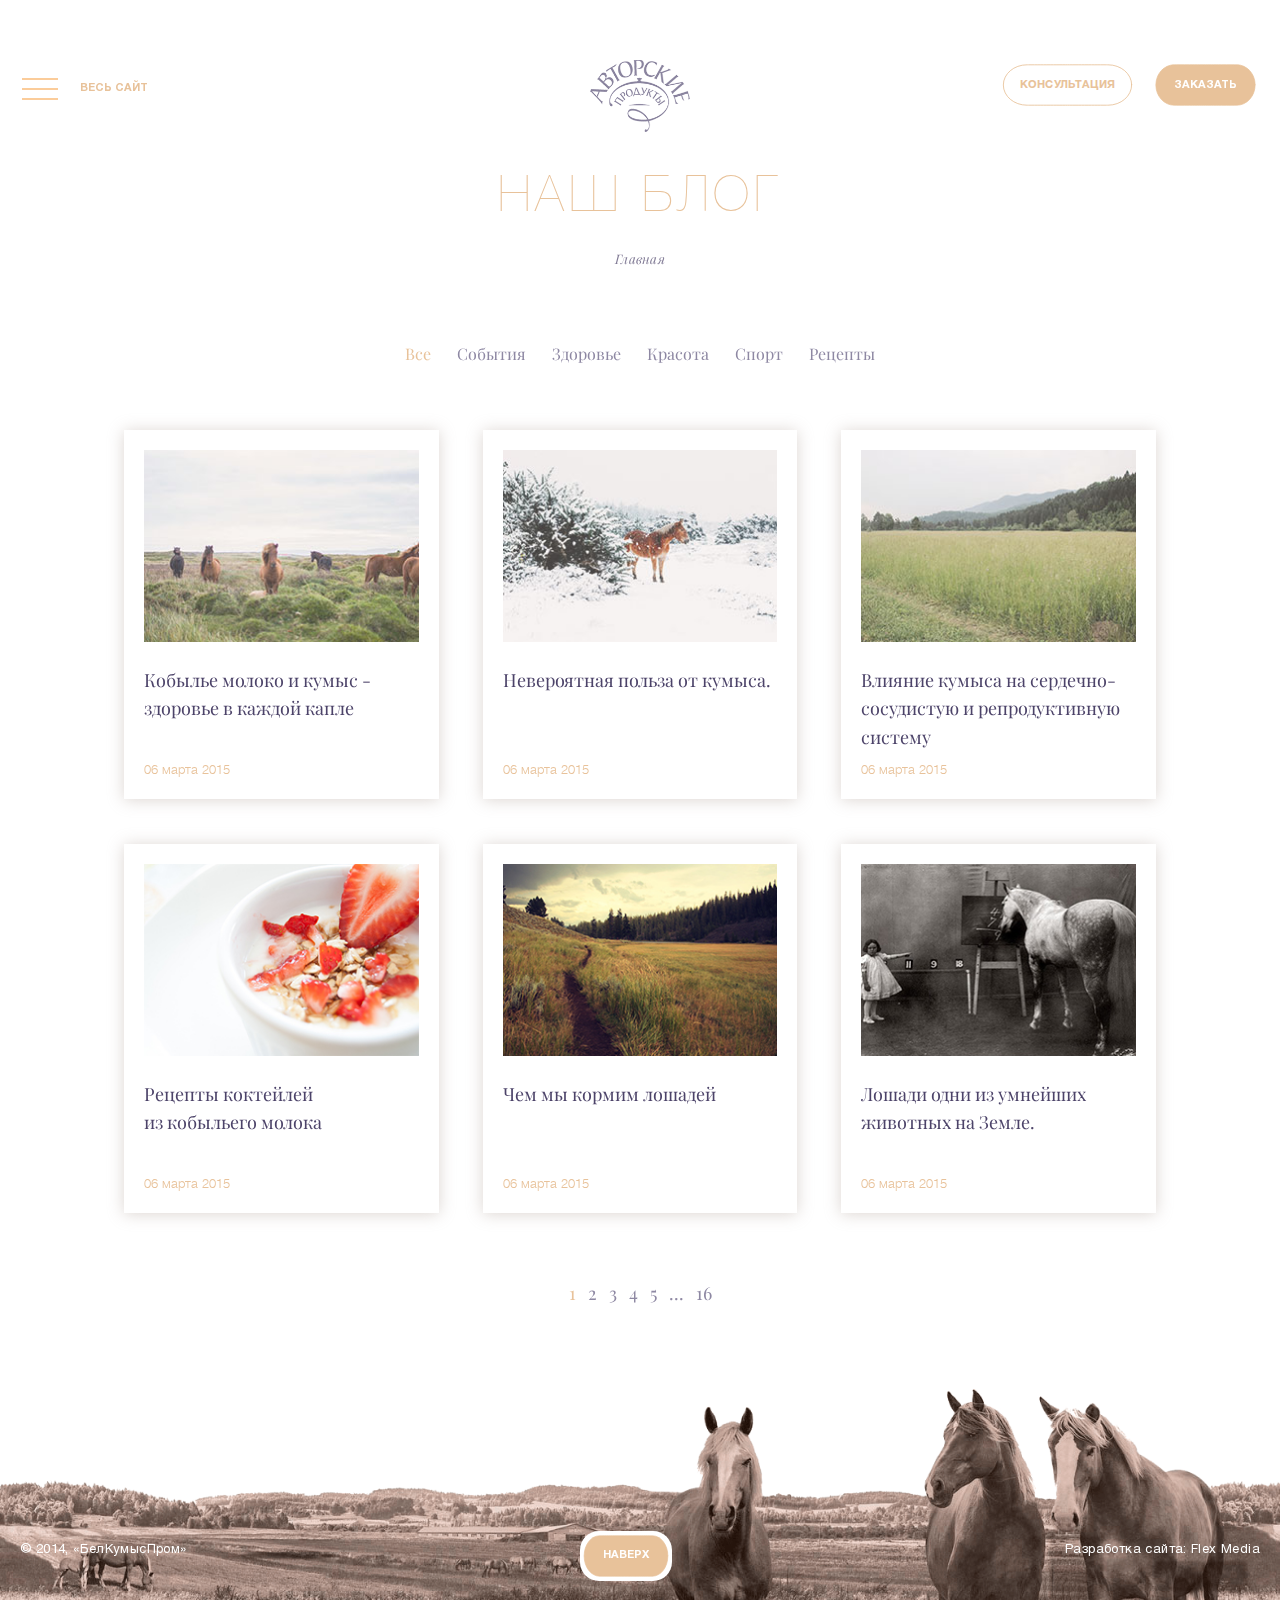
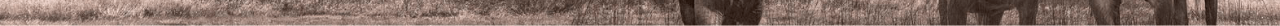
==== commit c29baee6: "almost" ====
--- a/1-0blog.html
+++ b/1-0blog.html
@@ -11,130 +11,187 @@
 </head>
 <body>
 <!-- BEGIN  out-->
-<div class="bg"></div>
-<div class="out">
-	<!-- begin header  -->
-	<header class="header">
-		<div class="header__in">
-			<div class="header__bl onleft">
-				<a class="header__menu" href="#">
-					<button id="hamburger" class="menu-button">
-						<span id="morph-shape" class="morph-shape" data-morph-open="M3,20c0,0,12-4,27-4s27,4,27,4;M3,60c0,0,12,4,27,4s27-4,27-4" data-morph-close="M3,20c0,0,12,4,27,4s27-4,27-4;M3,60c0,0,12-4,27-4s27,4,27,4">
-							<svg width="100%" height="100%" viewBox="0 0 60 80" preserveAspectRatio="none">
-								<path d="M3,20c0,0,12,0,27,0s27,0,27,0" fill="none"/>
-								<line x1="3" y1="40" x2="57" y2="40"/>
-								<path d="M3,60c0,0,12,0,27,0s27,0,27,0" fill="none"/>
-							</svg>
-						</span>
-					</button>
-				</a>
-				<a href="#all" class="header__link" data-menuanchor="all">Весь сайт</a>
-			</div>
-			<a href="#main" class="logo logo_inner"><img src="img/logo.png" alt="logo"></a>
-			<div class="header__bl onright">
-				<div class="button-wrap">
-					<button class="button" type="button">Консультация</button>
-					<button class="button is-peach" type="button">Заказать</button>
-				</div>
-			</div>
-		</div>
-	</header>
-	<!-- end header -->
-	
-	<div class="section is-blog">
-		<div class="section__in small-pad">
-			<h2 class="h2">Наш блог</h2>
-			<ul class="breadcrumbs">
-				<li><a href="#">Главная</a></li>
-			</ul>
-			<ul class="tags">
-				<li><a href="#" class="is-active">Все</a></li>
-				<li><a href="#">События</a></li>
-				<li><a href="#">Здоровье</a></li>
-				<li><a href="#">Красота</a></li>
-				<li><a href="#">Спорт</a></li>
-				<li><a href="#">Рецепты</a></li>
-			</ul>
-			<div class="txt-center">
-				<div class="blog">
-					<div class="blog__item">
-						<div class="blog__in">
-							<div class="blog__img">
-								<img src="img/blog1.jpg" alt="">
-							</div>
-							<p class="blog__txt">Кобылье молоко и кумыс - здоровье в каждой капле</p>
-							<p class="blog__date">06 марта 2015</p>
+<div class="out is-inner">
+	<div class="container">
+		<div class="main">
+			<!-- begin header  -->
+			<header class="header">
+				<div class="header__in">
+					<div class="header__bl onleft">
+						<div class="header__menu">
+							<button id="hamburger" class="menu-button">
+								<span id="morph-shape" class="morph-shape" data-morph-open="M3,20c0,0,12-4,27-4s27,4,27,4;M3,60c0,0,12,4,27,4s27-4,27-4" data-morph-close="M3,20c0,0,12,4,27,4s27-4,27-4;M3,60c0,0,12-4,27-4s27,4,27,4">
+									<svg width="100%" height="100%" viewBox="0 0 60 80" preserveAspectRatio="none">
+										<path d="M3,20c0,0,12,0,27,0s27,0,27,0" fill="none"/>
+										<line x1="3" y1="40" x2="57" y2="40"/>
+										<path d="M3,60c0,0,12,0,27,0s27,0,27,0" fill="none"/>
+									</svg>
+								</span>
+							</button>
 						</div>
+						<a href="#all" class="header__link" data-menuanchor="all">Весь сайт</a>
 					</div>
-					<div class="blog__item">
-						<div class="blog__in">
-							<div class="blog__img">
-								<img src="img/blog2.jpg" alt="">
-							</div>
-							<p class="blog__txt">Невероятная польза от кумыса.</p>
-							<p class="blog__date">06 марта 2015 </p>
-						</div>
-					</div>
-					<div class="blog__item">
-						<div class="blog__in">
-							<div class="blog__img">
-								<img src="img/blog3.jpg" alt="">
-							</div>
-							<p class="blog__txt">Влияние кумыса на сердечно-сосудистую и репродуктивную систему</p>
-							<p class="blog__date">06 марта 2015 </p>
-						</div>
-					</div>
-					<div class="blog__item">
-						<div class="blog__in">
-							<div class="blog__img">
-								<img src="img/blog4.jpg" alt="">
-							</div>
-							<p class="blog__txt">Рецепты коктейлей <br> из кобыльего молока</p>
-							<p class="blog__date">06 марта 2015 </p>
-						</div>
-					</div>
-					<div class="blog__item">
-						<div class="blog__in">
-							<div class="blog__img">
-								<img src="img/blog5.jpg" alt="">
-							</div>
-							<p class="blog__txt">Чем мы кормим лошадей</p>
-							<p class="blog__date">06 марта 2015 </p>
-						</div>
-					</div>
-					<div class="blog__item">
-						<div class="blog__in">
-							<div class="blog__img">
-								<img src="img/blog6.jpg" alt="">
-							</div>
-							<p class="blog__txt">Лошади одни из умнейших животных на Земле.</p>
-							<p class="blog__date">06 марта 2015 </p>
+					<a href="#main" class="logo logo_inner"><img src="img/logo.png" alt="logo"></a>
+					<div class="header__bl onright">
+						<div class="button-wrap">
+							<button class="button button--line button--effect-1">
+								<span class="morph-shape" data-morph-active="M286.5,62.5c0,27.891-22.609,50.5-50.5,50.5c0,0-64.355-6-86-6c-21.645,0-86,6-86,6c-27.891,0-50.5-22.609-50.5-50.5l0,0C13.5,34.609,36.109,12,64,12c0,0,64.355,6,86,6c21.645,0,86-6,86-6C263.891,12,286.5,34.609,286.5,62.5L286.5,62.5z">
+									<svg width="100%" height="100%" viewBox="0 0 300 125" preserveAspectRatio="none">
+										<path d="M286.5,62.5c0,27.891-22.609,50.5-50.5,50.5c0,0-64.355,0-86,0c-21.645,0-86,0-86,0c-27.891,0-50.5-22.609-50.5-50.5l0,0C13.5,34.609,36.109,12,64,12c0,0,64.355,0,86,0c21.645,0,86,0,86,0C263.891,12,286.5,34.609,286.5,62.5L286.5,62.5z"/>
+									</svg>
+								</span>
+								<span class="button__text">Консультация</span>
+							</button>
+							<button class="button button--fill button--effect-1">
+								<span class="morph-shape" data-morph-active="M286.5,62.5c0,27.891-22.609,50.5-50.5,50.5c0,0-64.355-6-86-6c-21.645,0-86,6-86,6c-27.891,0-50.5-22.609-50.5-50.5l0,0C13.5,34.609,36.109,12,64,12c0,0,64.355,6,86,6c21.645,0,86-6,86-6C263.891,12,286.5,34.609,286.5,62.5L286.5,62.5z">
+									<svg width="100%" height="100%" viewBox="0 0 300 125" preserveAspectRatio="none">
+										<path d="M286.5,62.5C286.5,90.39099999999999,263.891,113,236,113C236,113,171.64499999999998,113,150,113C128.355,113,64,113,64,113C36.109,113,13.5,90.39099999999999,13.5,62.5C13.5,62.5,13.5,62.5,13.5,62.5C13.5,34.609,36.109,12,64,12C64,12,128.35500000000002,12,150,12C171.645,12,236,12,236,12C263.891,12,286.5,34.609,286.5,62.5C286.5,62.5,286.5,62.5,286.5,62.5C286.5,62.5,286.5,62.5,286.5,62.5"></path>
+									<desc>Created with Snap</desc><defs></defs></svg>
+								</span>
+								<span class="button__text">Заказать</span>
+							</button>
 						</div>
 					</div>
 				</div>
-			</div>
-			<ul class="pages">
-				<li><a href="#" class="is-active">1</a></li>
-				<li><a href="#">2</a></li>
-				<li><a href="#">3</a></li>
-				<li><a href="#">4</a></li>
-				<li><a href="#">5</a></li>
-				<li><a href="#">...</a></li>
-				<li><a href="#">16</a></li>
-			</ul>
+			</header>
+			<!-- end header -->
+			
+			<div class="section is-blog">
+				<div class="section__in small-pad">
+					<h2 class="h2">Наш блог</h2>
+					<ul class="breadcrumbs">
+						<li><a href="#">Главная</a></li>
+					</ul>
+					<ul class="tags">
+						<li><a href="#" class="is-active">Все</a></li>
+						<li><a href="#">События</a></li>
+						<li><a href="#">Здоровье</a></li>
+						<li><a href="#">Красота</a></li>
+						<li><a href="#">Спорт</a></li>
+						<li><a href="#">Рецепты</a></li>
+					</ul>	
+					<div class="txt-center">
+						<div class="blog">
+							<div class="blog__item">
+								<div class="blog__in">
+									<div class="blog__img">
+										<img src="img/blog1.jpg" alt="">
+									</div>
+									<p class="blog__txt">Кобылье молоко и кумыс - здоровье в каждой капле</p>
+									<p class="blog__date">06 марта 2015</p>
+								</div>
+							</div>
+							<div class="blog__item">
+								<div class="blog__in">
+									<div class="blog__img">
+										<img src="img/blog2.jpg" alt="">
+									</div>
+									<p class="blog__txt">Невероятная польза от кумыса.</p>
+									<p class="blog__date">06 марта 2015 </p>
+								</div>
+							</div>
+							<div class="blog__item">
+								<div class="blog__in">
+									<div class="blog__img">
+										<img src="img/blog3.jpg" alt="">
+									</div>
+									<p class="blog__txt">Влияние кумыса на сердечно-сосудистую и репродуктивную систему</p>
+									<p class="blog__date">06 марта 2015 </p>
+								</div>
+							</div>
+							<div class="blog__item">
+								<div class="blog__in">
+									<div class="blog__img">
+										<img src="img/blog4.jpg" alt="">
+									</div>
+									<p class="blog__txt">Рецепты коктейлей <br> из кобыльего молока</p>
+									<p class="blog__date">06 марта 2015 </p>
+								</div>
+							</div>
+							<div class="blog__item">
+								<div class="blog__in">
+									<div class="blog__img">
+										<img src="img/blog5.jpg" alt="">
+									</div>
+									<p class="blog__txt">Чем мы кормим лошадей</p>
+									<p class="blog__date">06 марта 2015 </p>
+								</div>
+							</div>
+							<div class="blog__item">
+								<div class="blog__in">
+									<div class="blog__img">
+										<img src="img/blog6.jpg" alt="">
+									</div>
+									<p class="blog__txt">Лошади одни из умнейших животных на Земле.</p>
+									<p class="blog__date">06 марта 2015 </p>
+								</div>
+							</div>
+						</div>
+					</div>
+					<ul class="pages">
+						<li><a href="#" class="is-active">1</a></li>
+						<li><a href="#">2</a></li>
+						<li><a href="#">3</a></li>
+						<li><a href="#">4</a></li>
+						<li><a href="#">5</a></li>
+						<li><a href="#">...</a></li>
+						<li><a href="#">16</a></li>
+					</ul>
+				</div>
+			</div>
+			
+			<!-- begin footer  -->
+			<footer class="footer">
+				<div class="footer__in">
+					<button class="button button--fill button--effect-1">
+						<span class="morph-shape" data-morph-active="M286.5,62.5c0,27.891-22.609,50.5-50.5,50.5c0,0-64.355-6-86-6c-21.645,0-86,6-86,6c-27.891,0-50.5-22.609-50.5-50.5l0,0C13.5,34.609,36.109,12,64,12c0,0,64.355,6,86,6c21.645,0,86-6,86-6C263.891,12,286.5,34.609,286.5,62.5L286.5,62.5z">
+							<svg width="100%" height="100%" viewBox="0 0 300 125" preserveAspectRatio="none">
+								<path d="M286.5,62.5C286.5,90.39099999999999,263.891,113,236,113C236,113,171.64499999999998,113,150,113C128.355,113,64,113,64,113C36.109,113,13.5,90.39099999999999,13.5,62.5C13.5,62.5,13.5,62.5,13.5,62.5C13.5,34.609,36.109,12,64,12C64,12,128.35500000000002,12,150,12C171.645,12,236,12,236,12C263.891,12,286.5,34.609,286.5,62.5C286.5,62.5,286.5,62.5,286.5,62.5C286.5,62.5,286.5,62.5,286.5,62.5"></path>
+							<desc>Created with Snap</desc><defs></defs></svg>
+						</span>
+						<span class="button__text">Наверх</span>
+					</button>
+					<p class="footer__copy">© 2014, «БелКумысПром»</p>			
+					<p class="footer__made">Разработка сайта: <a href="#">Flex Media</a></p>
+				</div>
+			</footer>
+			<!-- end footer -->
+			<div class="bg-wrap is-inner">
+				<div class="bg"></div>
+			</div>
 		</div>
+	</div>	
+	
+	<!-- begin mobile-menu -->
+	<nav class="mob">
+		<div class="mob__in">
+			<a href="#" class="mob__logo"><img src="img/logo-small.png" alt=""></a>
+			<div class="mob__nav">
+				<a href="#" class="mob__link">Авторские продукты</a>
+				<ul class="mob__menu">
+					<li><a href="#products">Продукты</a></li>
+					<li><a href="#blog">Блог</a></li>
+					<li><a href="#company">Компания</a></li>
+				</ul>
+			</div>
+			<div class="mob__nav">
+				<a href="#" class="mob__link is-active">Кобылье молоко<br>и кумыс</a>
+				<ul class="mob__menu">
+					<li><a href="#">Терапевтические свойства</a></li>
+					<li><a href="#">Производство</a></li>
+					<li><a href="#">Обслуживание</a></li>
+					<li><a href="#">Стоимость</a></li>
+				</ul>
+			</div>
+			<a href="#" class="mob__order">Заказать</a>
+
+		</div>
+	</nav>
+	<div class="mob-close js-mob-close">
+		<i class="icon-close"></i>
+		<span>Закрыть</span>
 	</div>
-	
-	<!-- begin footer  -->
-	<footer class="footer">
-		<div class="footer__in">
-			<p class="footer__copy">© 2014, «БелКумысПром»</p>			
-			<p class="footer__made">Разработка сайта: <a href="#">Flex Media</a></p>
-			<button class="button is-peach" type="button">Наверх</button>
-		</div>
-	</footer>
-	<!-- end footer -->
-
+	<!-- end mobile-menu -->
 </div>
 <!-- END out-->
 <!-- load scripts -->
--- a/css/screen.css
+++ b/css/screen.css
@@ -28,6 +28,16 @@
 @font-face { font-family: HelveticaNeueCyrUltraLight; src: url("fonts/HelveticaNeueCyrUltraLight.eot"); src: url("fonts/HelveticaNeueCyrUltraLight.eot?#iefix") format("embedded-opentype"), url("fonts/HelveticaNeueCyrUltraLight.woff2") format("woff2"), url("fonts/HelveticaNeueCyrUltraLight.woff") format("woff"), url("fonts/HelveticaNeueCyrUltraLight.ttf") format("truetype"); font-weight: normal; font-style: normal; }
 body { font-size: 13px; line-height: 1.4; background: white; font-family: "HelveticaNeueCyrRoman", Helvetica, sans-serif; }
 
+.out { min-width: 320px; position: relative; }
+.out.open-menu .container:after { width: 100%; height: 100%; opacity: 1; -moz-transition: opacity 500ms; -o-transition: opacity 500ms; -webkit-transition: opacity 500ms; transition: opacity 500ms; }
+.out.open-menu .mob, .out.open-menu .mob-close { -moz-transform: translate3d(0, 0, 0); -ms-transform: translate3d(0, 0, 0); -webkit-transform: translate3d(0, 0, 0); transform: translate3d(0, 0, 0); }
+.out.open-menu .mob-close { visibility: visible; }
+
+.container { position: relative; left: 0; z-index: 99; -moz-transition: -moz-transform 500ms; -o-transition: -o-transform 500ms; -webkit-transition: -webkit-transform 500ms; transition: transform 500ms; }
+.container:after { content: ""; position: absolute; top: 0; right: 0; width: 0; height: 0; background: rgba(72, 60, 49, 0.6); opacity: 0; -moz-transition: opacity 0.5s, width 0.1s 0.5s, height 0.1s 0.5s; -o-transition: opacity 0.5s, width 0.1s 0.5s, height 0.1s 0.5s; -webkit-transition: opacity 0.5s, width 0.1s, height 0.1s; -webkit-transition-delay: 0s, 0.5s, 0.5s; transition: opacity 0.5s, width 0.1s 0.5s, height 0.1s 0.5s; z-index: 1; }
+
+.main { position: relative; z-index: 1; }
+
 a { text-decoration: none; }
 
 h1, h2, h3, h4, h5, h6, strong { font-weight: normal; }
@@ -40,10 +50,12 @@
 
 .h1 { font-size: 40px; color: #4c4369; text-transform: uppercase; letter-spacing: 0.08em; font-family: "HelveticaNeueCyrThin", Helvetica, sans-serif; }
 .h1.max-width { max-width: 750px; margin: 0 auto; }
-
-h2 { text-align: center; font-size: 50px; text-transform: uppercase; color: #e8c29a; letter-spacing: 0.1em; line-height: 1.2; font-family: "HelveticaNeueCyrUltraLight", Helvetica, sans-serif; }
-
-h3 { text-align: center; font-size: 18px; color: #f2ddc6; font-family: "Playfair Display", serif; font-style: italic; }
+@media only screen and (max-width: 768px) { .h1 { font-size: 24px; } }
+
+.h2 { text-align: center; font-size: 50px; text-transform: uppercase; color: #e8c29a; letter-spacing: 0.1em; line-height: 1.2; font-family: "HelveticaNeueCyrUltraLight", Helvetica, sans-serif; }
+@media only screen and (max-width: 768px) { .h2 { font-size: 30px; } }
+
+.h3 { text-align: center; font-size: 18px; color: #f2ddc6; font-family: "Playfair Display", serif; font-style: italic; }
 
 .button-wrap { font-size: 0; }
 .button-wrap .button { display: inline-block; vertical-align: middle; }
@@ -54,8 +66,15 @@
 .button:hover { color: #f0d6bc; border-color: #f0d6bc; -moz-transition: all 0.3s ease; -o-transition: all 0.3s ease; -webkit-transition: all 0.3s ease; transition: all 0.3s ease; }
 .button.is-peach { background: #e8c29a; color: white; }
 .button.is-peach:hover { background: #e0b686; }
-.button.is-orange { background: #f89a36; color: white; border: none; }
+.button.is-orange { background: #f89a36; color: white; border: none; text-align: center; }
+.button.is-orange a { color: white; }
 .button.is-orange:hover { background: #ef7e07; }
+.button .morph-shape { position: absolute; width: 100%; height: 100%; top: 0; left: 0; }
+.button.button--line { height: 50px; position: relative; border: none; }
+.button.button--line svg { fill: none; stroke: #e8c29a; stroke-width: 2px; stroke-linecap: round; }
+.button.button--fill { height: 50px; position: relative; border: none; }
+.button.button--fill svg { fill: #e8c29a; stroke: #e8c29a; stroke-width: 2px; stroke-linecap: round; }
+.button.button--fill .button__text { position: relative; color: white; }
 
 .menu-button { position: relative; display: block; background: none; outline: none; border: none; -webkit-tap-highlight-color: transparent; -webkit-tap-highlight-color: transparent; }
 .menu-button .morph-shape { display: inline-block; vertical-align: middle; width: 40px; height: 40px; }
@@ -70,15 +89,11 @@
 .l .l-col1 { float: left; width: 20%; }
 .l .l-col2 { float: right; width: 70%; }
 
-.bg-wrap { position: absolute; top: 0; left: 0; right: 0; bottom: 0; }
-.bg-wrap .bg { position: absolute; top: 0; left: 0; right: 0; bottom: 0; background: url(../img/horses.png) 50% bottom repeat-x; background-attachment: fixed; z-index: 1; -moz-transition: all 0.8s ease; -o-transition: all 0.8s ease; -webkit-transition: all 0.8s ease; transition: all 0.8s ease; }
-.bg-wrap .bg.position { background-position: 50% 114%; }
-@media only screen and (max-width: 768px) { .bg-wrap .bg { background-attachment: inherit; -moz-transition: all 0s; -o-transition: all 0s; -webkit-transition: all 0s; transition: all 0s; }
-  .bg-wrap .bg.position { background-position: center bottom; } }
-
-.fullpage { z-index: 3; }
-
-.header { position: fixed; width: 100%; top: 6%; z-index: 9; }
+.bg { position: fixed; left: 0; right: 0; bottom: 0; height: 291px; background-image: url(../img/horses.png); background-position: 50% bottom; background-repeat: repeat-x; z-index: 2; pointer-events: none; -moz-transition: all 0.8s ease; -o-transition: all 0.8s ease; -webkit-transition: all 0.8s ease; transition: all 0.8s ease; }
+.bg.position { -moz-transform: translateY(100px); -ms-transform: translateY(100px); -webkit-transform: translateY(100px); transform: translateY(100px); }
+@media only screen and (max-width: 1280px) { .bg { -webkit-background-size: contain; -o-background-size: contain; background-size: contain; } }
+
+.header { position: fixed; width: 100%; padding-top: 60px; z-index: 1; }
 .header__in { max-width: 1540px; margin: 0 auto; padding: 0 20px; -moz-box-sizing: border-box; -webkit-box-sizing: border-box; box-sizing: border-box; *zoom: 1; }
 .header__in:after { content: " "; display: table; clear: both; }
 .header__bl { font-size: 0; }
@@ -86,59 +101,102 @@
 .header__menu { display: inline-block; vertical-align: middle; }
 .header__link { display: inline-block; margin-left: 20px; text-transform: uppercase; font-size: 11px; color: #e8c29a; vertical-align: middle; font-family: "HelveticaNeueCyrBold", Helvetica, sans-serif; }
 .header__link:hover { color: #b9b7c2; }
-.header .logo { position: absolute; top: 25px; left: 50%; margin-left: -80px; }
-@media only screen and (max-width: 768px) { .header .header__bl:first-child { margin-top: 0; }
-  .header .header__link { display: none; } }
-
-.logo { -moz-transition: -moz-transform 0.8s ease; -o-transition: -o-transform 0.8s ease; -webkit-transition: -webkit-transform 0.8s ease; transition: transform 0.8s ease; }
-.logo.small { -moz-transform: scale(0.53) translateY(-125px) translateX(-50px); -ms-transform: scale(0.53) translateY(-125px) translateX(-50px); -webkit-transform: scale(0.53) translateY(-125px) translateX(-50px); transform: scale(0.53) translateY(-125px) translateX(-50px); }
-
-.more { position: absolute; left: 0; right: 0; text-align: center; bottom: 28%; margin-left: -49px; font-size: 11px; text-transform: uppercase; color: #f0e3d9; letter-spacing: 0.08em; z-index: 0; font-family: "HelveticaNeueCyrBold", Helvetica, sans-serif; }
-.more:before { content: ""; position: absolute; top: -130px; left: 50%; margin-left: -31px; background: url('../img/icons-s8d376c75d3.png') 0 -155px no-repeat; width: 62px; height: 118px; }
-.more span { position: relative; -moz-transition: opacity 0.9s ease; -o-transition: opacity 0.9s ease; -webkit-transition: opacity 0.9s ease; transition: opacity 0.9s ease; }
-.more span:after { content: ""; position: absolute; bottom: -155px; left: 50%; margin-left: -7px; background: url('../img/icons-s8d376c75d3.png') 0 -356px no-repeat; width: 14px; height: 134px; }
-.more.is-hidden span { filter: progid:DXImageTransform.Microsoft.Alpha(Opacity=0); opacity: 0; }
-
-.section { max-width: 1500px; margin: 0 auto; padding-top: 60px; -moz-box-sizing: border-box; -webkit-box-sizing: border-box; box-sizing: border-box; }
-.section__in { max-width: 1080px; margin: 0 auto; padding-top: 16.5%; }
-.section__in.small-pad { padding-top: 105px; }
-.section .nav { margin-top: 5%; }
-.section .more { padding-top: 17%; }
+@media only screen and (max-width: 768px) { .header { top: 0; min-height: 100px; background: white; }
+  .header .header__bl:first-child { margin-top: 0; }
+  .header .header__in { padding: 5px 25px 0; }
+  .header .header__link { display: none; }
+  .header .logo { top: 50px; width: 100px; margin-left: -50px; } }
+
+.logo { position: absolute; top: 60px; left: 50%; margin-left: -81px; }
+.logo img { -moz-transition: all 0.7s ease; -o-transition: all 0.7s ease; -webkit-transition: all 0.7s ease; transition: all 0.7s ease; }
+.logo:before { content: ""; position: absolute; left: 50%; margin-left: -50px; width: 100px; height: 74px; background: url(../img/logo-small.png) no-repeat; filter: progid:DXImageTransform.Microsoft.Alpha(Opacity=0); opacity: 0; -moz-transition: opacity 0.8s ease; -o-transition: opacity 0.8s ease; -webkit-transition: opacity 0.8s ease; transition: opacity 0.8s ease; }
+.logo.small img { filter: progid:DXImageTransform.Microsoft.Alpha(Opacity=0); opacity: 0; -moz-transform: scale(0.2) translateY(-100%); -ms-transform: scale(0.2) translateY(-100%); -webkit-transform: scale(0.2) translateY(-100%); transform: scale(0.2) translateY(-100%); }
+.logo.small:before { filter: progid:DXImageTransform.Microsoft.Alpha(enabled=false); opacity: 1; }
+@media only screen and (max-width: 768px), (max-height: 685px) { .logo img { filter: progid:DXImageTransform.Microsoft.Alpha(Opacity=0); opacity: 0; -moz-transform: scale(0.2) translateY(-100%); -ms-transform: scale(0.2) translateY(-100%); -webkit-transform: scale(0.2) translateY(-100%); transform: scale(0.2) translateY(-100%); }
+  .logo:before { filter: progid:DXImageTransform.Microsoft.Alpha(enabled=false); opacity: 1; } }
+
+.more { position: relative; text-align: center; font-size: 11px; text-transform: uppercase; color: #f0e3d9; letter-spacing: 0.08em; z-index: 0; font-family: "HelveticaNeueCyrBold", Helvetica, sans-serif; -moz-transition: all 0.9s ease; -o-transition: all 0.9s ease; -webkit-transition: all 0.9s ease; transition: all 0.9s ease; }
+.more:before { content: ""; position: absolute; top: 52px; left: 50%; margin-left: -31px; background: url('../img/icons-s19799458ad.png') 0 -863px no-repeat; width: 62px; height: 294px; }
+.more span { position: relative; padding: 20px 0; background: white; -moz-transition: opacity 0.5s ease; -o-transition: opacity 0.5s ease; -webkit-transition: opacity 0.5s ease; transition: opacity 0.5s ease; }
+
+.container .section { max-width: 1500px; margin: 0 auto; padding: 60px 25px 0; -moz-box-sizing: border-box; -webkit-box-sizing: border-box; box-sizing: border-box; }
+.container .section:after { display: none; content: ""; position: absolute; left: 50%; bottom: -125px; margin-left: -15.5px; background: url(../img/icons/small-curve.png) no-repeat; width: 31px; height: 100px; }
+.container .section__in { max-width: 1080px; margin: 0 auto; padding-top: 170px; }
+.container .section__in.small-pad { padding-top: 105px; }
+.container .section .nav { margin-top: 5%; }
+.container .section .more { padding-top: 170px; }
+@media only screen and (max-width: 768px), (max-height: 685px) { .container .section { position: relative; }
+  .container .section:after { display: block; }
+  .container .section:first-child:after, .container .section:last-child:after { display: none; }
+  .container .section .more { display: block; padding-top: 125px; } }
 
 .nav { font-size: 0; }
 .nav li { position: relative; display: inline-block; padding: 0 25px; }
-.nav li:after { content: "\00B7"; position: absolute; left: 100%; margin-left: -2px; font-size: 20px; color: #e8c29a; }
+.nav li:after { content: "\00B7"; position: absolute; top: 50%; left: 100%; margin: -14px 0 0 -2px; font-size: 20px; color: #e8c29a; }
 .nav li:last-child:after { display: none; }
-.nav__link { font-size: 20px; color: #8e88a3; font-family: "Playfair Display", serif; font-style: italic; }
+.nav__link { font-size: 20px; color: #8e88a3; filter: progid:DXImageTransform.Microsoft.Alpha(Opacity=80); opacity: 0.8; font-family: "Playfair Display", serif; font-style: italic; }
+.nav__link:hover { filter: progid:DXImageTransform.Microsoft.Alpha(enabled=false); opacity: 1; }
+@media only screen and (max-width: 768px) { .nav { margin-top: 30px; }
+  .nav li { padding: 0 15px; }
+  .nav .nav__link { font-size: 14px; } }
 
 .slick-product { margin-top: 40px; }
 .slick-product .product__slide { *zoom: 1; }
 .slick-product .product__slide:after { content: " "; display: table; clear: both; }
 .slick-product .product__img { width: 50%; }
-.slick-product .product__txt { width: 50%; padding: 20px 5% 0; font-size: 13px; color: #8e88a3; -moz-box-sizing: border-box; -webkit-box-sizing: border-box; box-sizing: border-box; }
+.slick-product .product__img .product__ttl { display: none; text-align: center; font-size: 24px; }
+.slick-product .product__txt { width: 50%; padding: 20px 5% 0; color: #8e88a3; -moz-box-sizing: border-box; -webkit-box-sizing: border-box; box-sizing: border-box; }
 .slick-product .product__txt .button { margin-top: 35px; text-transform: uppercase; letter-spacing: 0.1em; }
-.slick-product .product__ttl { padding-top: 20px; font-size: 40px; color: #4c4369; line-height: 1.25; font-family: "Playfair Display", serif; }
-.slick-product .slick-dots { text-align: left; top: 50%; right: inherit; }
+.slick-product .product__p { line-height: 24px; letter-spacing: 0.03em; }
+.slick-product .product__ttl { margin-bottom: 30px; padding-top: 20px; font-size: 40px; color: #4c4369; line-height: 1.25; font-family: "Playfair Display", serif; }
+.slick-product .slick-dots { text-align: left; top: 50%; left: 10px; right: inherit; bottom: inherit; -moz-transform: translateY(-50%); -ms-transform: translateY(-50%); -webkit-transform: translateY(-50%); transform: translateY(-50%); }
 .slick-product .slick-dots li { display: block; padding: 11px 0; }
 .slick-product .slick-dots li button { width: 8px; height: 8px; background: #f0e3d9; -moz-box-shadow: none; -webkit-box-shadow: none; box-shadow: none; }
 .slick-product .slick-dots li.slick-active button { background: #8e88a3; }
+@media only screen and (max-width: 768px) { .slick-product .product__img, .slick-product .product__txt { float: none; width: 100%; }
+  .slick-product .product__img img { margin: 0 auto; }
+  .slick-product .product__img .product__ttl { display: block; }
+  .slick-product .product__txt { padding: 20px 0 0; font-size: 12px; }
+  .slick-product .product__txt .button { display: block; max-width: 260px; margin: 35px auto 0; }
+  .slick-product .product__ttl { display: none; } }
 
 .blog { font-size: 0; margin-top: 42px; }
-.blog__item { display: inline-block; width: 33%; height: 370px; padding: 0 22px; text-align: left; vertical-align: top; -moz-box-sizing: border-box; -webkit-box-sizing: border-box; box-sizing: border-box; }
-.blog__in { width: 100%; height: 100%; padding: 20px; font-size: 18px; overflow: hidden; -moz-box-shadow: 0 1px 15px rgba(174, 158, 148, 0.43); -webkit-box-shadow: 0 1px 15px rgba(174, 158, 148, 0.43); box-shadow: 0 1px 15px rgba(174, 158, 148, 0.43); -moz-box-sizing: border-box; -webkit-box-sizing: border-box; box-sizing: border-box; }
+.blog__item { display: inline-block; text-align: center; height: 370px; padding: 22px; text-align: left; vertical-align: top; -moz-box-sizing: border-box; -webkit-box-sizing: border-box; box-sizing: border-box; }
+.blog__in { max-width: 315px; margin: 0 auto; padding: 20px; font-size: 18px; background-color: white; overflow: hidden; -moz-box-shadow: 0 1px 15px rgba(174, 158, 148, 0.43); -webkit-box-shadow: 0 1px 15px rgba(174, 158, 148, 0.43); box-shadow: 0 1px 15px rgba(174, 158, 148, 0.43); -moz-box-sizing: border-box; -webkit-box-sizing: border-box; box-sizing: border-box; }
 .blog__img { height: 192px; margin-bottom: 24px; -moz-box-shadow: inset 0 0 5px rgba(181, 170, 158, 0.25); -webkit-box-shadow: inset 0 0 5px rgba(181, 170, 158, 0.25); box-shadow: inset 0 0 5px rgba(181, 170, 158, 0.25); }
 .blog__img img { width: 100%; height: 100%; }
 .blog__txt { height: 85px; margin-bottom: 10px; color: #4c4369; overflow: hidden; line-height: 1.6; font-family: "Playfair Display", serif; }
 .blog__date { color: #e8c29a; font-size: 13px; font-family: "HelveticaNeueCyrLight", Helvetica, sans-serif; }
-.blog__btn { display: block; margin-top: 43px; }
+.blog__btn { display: block; margin-top: 23px; }
+.blog.slick-slider .blog__item { padding: 22px 0; }
+.blog.slick-slider .slick-prev { left: 10px; }
+.blog.slick-slider .slick-prev:before { content: ""; background: url("../img/svg/prev.svg") no-repeat 0 0; -moz-background-size: 14px 33px; -o-background-size: 14px 33px; -webkit-background-size: 14px 33px; background-size: 14px 33px; width: 14px; height: 33px; display: inline-block; }
+.blog.slick-slider .slick-next { right: 10px; }
+.blog.slick-slider .slick-next:before { content: ""; background: url("../img/svg/next.svg") no-repeat 0 0; -moz-background-size: 14px 33px; -o-background-size: 14px 33px; -webkit-background-size: 14px 33px; background-size: 14px 33px; width: 14px; height: 33px; display: inline-block; }
+@media only screen and (max-width: 768px) { .blog .blog__in { max-width: 245px; padding: 17px 13px; font-size: 14px; }
+  .blog .blog__date { font-size: 12px; }
+  .blog .blog__btn { margin-top: 28px; }
+  .blog.slick-slider .slick-prev { left: -10px; }
+  .blog.slick-slider .slick-next { right: -10px; } }
 
 .about__ttl { margin-top: 4.3%; text-align: center; font-size: 40px; color: #4c4369; font-family: "Playfair Display", serif; }
 .about__bl { position: relative; margin-top: 4%; padding: 0 5%; *zoom: 1; }
 .about__bl:after { content: " "; display: table; clear: both; }
 .about__bl:before { content: ""; position: absolute; top: -30px; left: 50%; margin-left: -132px; width: 264px; height: 339px; background: url(../img/history.png) 0 0 no-repeat; z-index: -1; }
-.about__txt { max-width: 450px; padding-top: 20px; font-size: 13px; color: #8e88a3; line-height: 2; -moz-box-sizing: border-box; -webkit-box-sizing: border-box; box-sizing: border-box; }
+.about__bl.no-bg:before { display: none; }
+.about__txt { width: 50%; max-width: 450px; padding-top: 20px; font-size: 13px; color: #8e88a3; line-height: 2; -moz-box-sizing: border-box; -webkit-box-sizing: border-box; box-sizing: border-box; }
 .about__txt:first-child { padding-right: 20px; }
 .about__btn { margin-top: 8%; text-align: center; }
+@media only screen and (max-width: 1280px), (max-height: 650px) { .about .about__bl:before { top: -60px; -moz-transform: scale(0.7); -ms-transform: scale(0.7); -webkit-transform: scale(0.7); transform: scale(0.7); }
+  .about .about__txt { font-size: 12px; } }
+@media only screen and (max-width: 768px) { .about .about__bl:before { display: none; }
+  .about .about__ttl { font-size: 24px; }
+  .about .about__txt { float: none; width: 100%; margin: 0 auto; padding-right: 0; text-align: center; } }
+
+.blockquote { position: relative; max-width: 925px; min-height: 150px; margin: 30px auto 25px; padding: 55px 35px; background: url(../img/quote.png); -webkit-background-size: 100% 100%; -o-background-size: 100% 100%; background-size: 100% 100%; background-repeat: no-repeat; text-align: center; font-size: 20px; font-style: italic; color: #4c4369; -moz-box-sizing: border-box; -webkit-box-sizing: border-box; box-sizing: border-box; font-family: "Playfair Display", serif; }
+.blockquote strong { font-weight: bold; }
+.blockquote:before { content: ""; position: absolute; top: -10px; left: 50%; -moz-transform: translateX(-50%); -ms-transform: translateX(-50%); -webkit-transform: translateX(-50%); transform: translateX(-50%); background: url('../img/icons-s19799458ad.png') 0 -595px no-repeat; width: 75px; height: 41px; }
+@media only screen and (max-width: 768px) { .blockquote { font-size: 15px; } }
 
 .all { margin-top: 50px; text-align: center; font-size: 0; }
 .all__list { display: inline-block; width: 25%; max-width: 235px; padding: 0 3%; text-align: left; vertical-align: top; -moz-box-sizing: border-box; -webkit-box-sizing: border-box; box-sizing: border-box; }
@@ -147,7 +205,30 @@
 .all__list li:first-child a { font-size: 18px; color: #4c4369; }
 .all__list a { display: inline-block; text-decoration: underline; font-size: 16px; color: #deb78e; font-family: "Playfair Display", serif; -moz-transition: all 0.3s ease; -o-transition: all 0.3s ease; -webkit-transition: all 0.3s ease; transition: all 0.3s ease; }
 .all__list a:hover { text-decoration: none; }
-@media only screen and (max-width: 768px) { .all .all__list { width: 100%; display: block; margin: 0 auto 20px; text-align: center; } }
+@media only screen and (max-width: 768px) { .all .all__list { width: 100%; display: block; margin: 0 auto 45px; text-align: center; } }
+
+.footer.is-main { padding: 75px 25px 170px; -moz-transition: all 0.3s ease; -o-transition: all 0.3s ease; -webkit-transition: all 0.3s ease; transition: all 0.3s ease; }
+.footer.is-main p { color: #4c4369; }
+.footer.is-main p a { color: #4c4369; }
+.footer.is-main p a:hover { text-decoration: underline; }
+.footer.is-main.is-visible { bottom: 20%; filter: progid:DXImageTransform.Microsoft.Alpha(enabled=false); opacity: 1; }
+
+.mob { position: fixed; top: 0; left: 0; width: 320px; height: 100%; padding: 40px 0; background: white; overflow-y: auto; text-align: center; z-index: 100; -moz-transform: translate3d(-100%, 0, 0); -ms-transform: translate3d(-100%, 0, 0); -webkit-transform: translate3d(-100%, 0, 0); transform: translate3d(-100%, 0, 0); -moz-transition: -moz-transform 500ms; -o-transition: -o-transform 500ms; -webkit-transition: -webkit-transform 500ms; transition: transform 500ms; }
+@media only screen and (max-width: 360px) { .mob { width: 270px; } }
+.mob .mob__logo { display: block; margin-bottom: 40px; }
+.mob .mob__nav { position: relative; margin-bottom: 30px; }
+.mob .mob__link { display: inline-block; margin-bottom: 10px; font-size: 18px; color: #4c4369; text-decoration: none; font-family: "Playfair Display", serif; }
+.mob .mob__link:hover, .mob .mob__link.is-active { text-decoration: none; }
+.mob .mob__menu li { margin-bottom: 10px; }
+.mob .mob__menu li a { font-size: 18px; color: #e8c29a; text-decoration: underline; font-family: "Playfair Display", serif; }
+.mob .mob__order { font-size: 18px; color: #4c4369; font-weight: bold; font-family: "Playfair Display", serif; }
+.mob .mob__order:hover { text-decoration: none; }
+
+.mob-close { position: fixed; top: 60px; left: 340px; font-size: 0; cursor: pointer; visibility: hidden; z-index: 100; -moz-transform: translate3d(-320px, 0, 0); -ms-transform: translate3d(-320px, 0, 0); -webkit-transform: translate3d(-320px, 0, 0); transform: translate3d(-320px, 0, 0); -moz-transition: -moz-transform 500ms; -o-transition: -o-transform 500ms; -webkit-transition: -webkit-transform 500ms; transition: transform 500ms; }
+.mob-close span { display: inline-block; vertical-align: middle; font-size: 11px; color: white; letter-spacing: 1px; text-transform: uppercase; }
+.mob-close i { position: relative; margin-right: 40px; }
+.mob-close i:before { content: ""; position: absolute; top: 0; left: 0; width: 35px; height: 2px; background: white; -ms-transform: rotate(45deg); -webkit-transform: rotate(45deg); transform: rotate(45deg); }
+.mob-close i:after { content: ""; position: absolute; top: 0; left: 0; width: 35px; height: 2px; background: white; -ms-transform: rotate(-45deg); -webkit-transform: rotate(-45deg); transform: rotate(-45deg); }
 
 .slick-slider { position: relative; display: block; box-sizing: border-box; -moz-box-sizing: border-box; -webkit-touch-callout: none; -webkit-user-select: none; -khtml-user-select: none; -moz-user-select: none; -ms-user-select: none; user-select: none; -ms-touch-action: pan-y; touch-action: pan-y; -webkit-tap-highlight-color: transparent; }
 
@@ -189,10 +270,12 @@
 .slick-dots button { display: block; width: 6px; height: 6px; background: white; -moz-box-shadow: 0 1px 5px rgba(0, 0, 0, 0.25); -webkit-box-shadow: 0 1px 5px rgba(0, 0, 0, 0.25); box-shadow: 0 1px 5px rgba(0, 0, 0, 0.25); cursor: pointer; font: 0/0 a; text-shadow: none; color: transparent; border-radius: 50%; }
 .slick-dots button:hover { box-shadow: none; }
 
-.header .logo_inner { top: 0; width: 100px; margin-left: -50px; }
+.header .logo_inner { width: 100px; margin-left: -50px; }
+@media only screen and (max-width: 768px) { .header .logo_inner { top: 15px; } }
 .header .logo_inner img { width: 100%; }
 
 .breadcrumbs { font-size: 0; text-align: center; padding: 25px 0 50px; }
+@media only screen and (max-width: 768px) { .breadcrumbs { padding: 25px 0 35px; } }
 .breadcrumbs li { display: inline-block; vertical-align: top; padding: 0 16px; position: relative; }
 .breadcrumbs li:first-child:before { display: none; }
 .breadcrumbs li:before { content: ""; position: absolute; top: 8px; left: 0; width: 3px; height: 3px; background-color: #e8c29a; -moz-border-radius: 50%; -webkit-border-radius: 50%; border-radius: 50%; }
@@ -209,33 +292,50 @@
 .pages a { font-family: "Playfair Display", serif; font-size: 18px; color: #8e88a3; -moz-transition: color 0.3s; -o-transition: color 0.3s; -webkit-transition: color 0.3s; transition: color 0.3s; }
 .pages a:hover, .pages a.is-active { color: #e8c29a; }
 
+@media only screen and (max-width: 768px) { .section.is-blog { padding: 0; } }
+.section.is-blog:after { display: none; }
 .section.is-blog .blog__item { margin-bottom: 44px; }
 .section.is-blog .blog__in { -moz-transition: box-shadow 0.3s; -o-transition: box-shadow 0.3s; -webkit-transition: box-shadow 0.3s; transition: box-shadow 0.3s; }
 .section.is-blog .blog__in:hover { -moz-box-shadow: 0 1px 60px rgba(174, 158, 148, 0.5); -webkit-box-shadow: 0 1px 60px rgba(174, 158, 148, 0.5); box-shadow: 0 1px 60px rgba(174, 158, 148, 0.5); }
 
-.footer { padding: 180px 20px 45px; }
+.footer { padding: 180px 20px 45px; position: relative; z-index: 10; }
+@media only screen and (max-width: 768px) { .footer { padding: 20px 20px 140px; } }
 .footer__in { *zoom: 1; text-align: center; max-width: 1500px; margin: 0 auto; }
 .footer__in:after { content: " "; display: table; clear: both; }
 .footer p { font-family: "HelveticaNeueCyrRoman", Helvetica, sans-serif; font-size: 13px; letter-spacing: 0.03em; padding: 10px 0; color: white; }
+@media only screen and (max-width: 768px) { .footer p { color: #8b87a1; padding: 5px 0; } }
 .footer p a { color: white; }
+@media only screen and (max-width: 768px) { .footer p a { color: #8b87a1; } }
 .footer__copy { float: left; text-align: left; }
+@media only screen and (max-width: 768px) { .footer__copy { float: none; text-align: center; } }
 .footer__made { float: right; text-align: right; }
+@media only screen and (max-width: 768px) { .footer__made { float: none; text-align: center; } }
 .footer .button { margin: 0 10px; }
+@media only screen and (max-width: 768px) { .footer .button { margin: 0 0 20px; } }
 
 .in-title { font-family: "Playfair Display", serif; line-height: 1.25; color: #4c4369; font-size: 40px; }
+@media only screen and (max-width: 768px) { .in-title { font-size: 24px; text-align: center; } }
 
 .inner { max-width: 803px; padding: 0 20px; margin: 0 auto; }
+@media only screen and (max-width: 768px) { .inner { padding: 0; } }
 .inner p, .inner .inner__box { padding: 0 10%; }
-.inner__heading { font-family: "Playfair Display", serif; line-height: 1.25; color: #4c4369; }
+@media only screen and (max-width: 768px) { .inner p, .inner .inner__box { padding: 0 25px; } }
+@media only screen and (max-width: 768px) { .inner__box { text-align: center; } }
 .inner .in-title { padding: 0 2% 25px 10%; }
-.inner__heading { padding: 0 8% 0 10%; font-size: 30px; margin-bottom: 45px; }
+@media only screen and (max-width: 768px) { .inner .in-title { padding: 0 25px 25px; } }
+.inner__heading { font-family: "Playfair Display", serif; line-height: 1.25; color: #4c4369; padding: 0 8% 0 10%; font-size: 30px; margin-bottom: 45px; }
+@media only screen and (max-width: 768px) { .inner__heading { padding: 0 25px; font-size: 20px; margin-bottom: 30px; text-align: center; } }
 .inner img { max-width: 100%; margin-bottom: 30px; }
 .inner p { font-family: "HelveticaNeueCyrLight", Helvetica, sans-serif; font-size: 16px; line-height: 1.75; letter-spacing: 0.03em; color: #8e88a3; margin-bottom: 30px; }
+@media only screen and (max-width: 768px) { .inner p { font-size: 14px; } }
 .inner p b { font-family: "HelveticaNeueCyrRoman", Helvetica, sans-serif; font-weight: normal; }
 .inner blockquote { font-family: "Playfair Display", serif; font-style: italic; font-size: 24px; line-height: 1.5; color: #e8c29a; margin: 0 -10px 30px 0; }
-.inner__news { padding: 0 0 50px; }
-.inner__news p { margin-bottom: 10px; padding: 0 9% 0 10%; }
+@media only screen and (max-width: 768px) { .inner blockquote { padding: 0 25px; margin: 0 0 30px; font-size: 18px; } }
+.inner__news { padding: 0 0 50px; text-align: center; }
+.inner__news p { margin-bottom: 10px; padding: 0 9% 0 10%; text-align: left; }
+@media only screen and (max-width: 768px) { .inner__news p { padding: 0 25px; } }
 .inner__news img { max-width: 300px; float: left; margin: 10px 35px 10px 0; }
+@media only screen and (max-width: 768px) { .inner__news img { float: none; margin: 10px 0 30px; } }
 
 .back { display: inline-block; position: relative; padding: 4px 0 3px 46px; font-family: "HelveticaNeueCyrBold", Helvetica, sans-serif; font-size: 11px; text-transform: uppercase; color: #e8c29a; }
 .back:before { content: ""; position: absolute; top: 50%; left: 0; margin: -10px 0 0; background: url("../img/svg/back.svg") no-repeat 0 0; -moz-background-size: 33px 20px; -o-background-size: 33px 20px; -webkit-background-size: 33px 20px; background-size: 33px 20px; width: 33px; height: 20px; display: inline-block; }
@@ -244,19 +344,22 @@
 .gallery__wrap { position: relative; text-align: center; }
 .gallery__slider { position: relative; }
 .gallery .slick-prev, .gallery .slick-next { position: absolute; top: 50%; margin-top: -11px; z-index: 200; }
+@media only screen and (max-width: 1028px) { .gallery .slick-prev, .gallery .slick-next { display: none !important; } }
 .gallery .slick-prev:before, .gallery .slick-next:before { display: none; }
 .gallery .slick-prev { background: url("../img/svg/arr-prev.svg") no-repeat 0 0; -moz-background-size: 49px 21px; -o-background-size: 49px 21px; -webkit-background-size: 49px 21px; background-size: 49px 21px; width: 49px; height: 21px; display: inline-block; left: -87px; }
 .gallery .slick-next { background: url("../img/svg/arr-next.svg") no-repeat 0 0; -moz-background-size: 49px 21px; -o-background-size: 49px 21px; -webkit-background-size: 49px 21px; background-size: 49px 21px; width: 49px; height: 21px; display: inline-block; right: -87px; }
 .gallery__pager { display: inline-block; vertical-align: top; font-family: "Playfair Display", serif; font-size: 18px; color: #8e88a3; position: relative; padding: 0 20px; }
 .gallery__prev, .gallery__next { position: absolute; top: 50%; }
-.gallery__prev { left: 0; background: url('../img/icons-s8d376c75d3.png') 0 0 no-repeat; width: 10px; height: 19px; }
-.gallery__next { right: 0; background: url('../img/icons-s8d376c75d3.png') 0 -29px no-repeat; width: 10px; height: 19px; }
+.gallery__prev { left: 0; background: url('../img/icons-s19799458ad.png') 0 -76px no-repeat; width: 10px; height: 19px; }
+.gallery__next { right: 0; background: url('../img/icons-s19799458ad.png') 0 -105px no-repeat; width: 10px; height: 19px; }
 .gallery__current { font-size: 36px; }
 .gallery img { margin-bottom: 20px; }
 
 .share { font-size: 0; text-align: center; padding: 50px 0; }
-.share li { padding: 0 15px; display: inline-block; vertical-align: middle; }
+.share li { padding: 0 15px 15px; display: inline-block; vertical-align: middle; }
+@media only screen and (max-width: 480px) { .share li { display: block; } }
 .share a { display: inline-block; }
+.share a img { margin: 0; }
 
 .number { position: relative; font-size: 0; }
 .number__input { display: inline-block; vertical-align: top; width: 35px; height: 35px; line-height: 35px; text-align: center; font-family: "HelveticaNeueCyrLight", Helvetica, sans-serif; font-size: 16px; color: #4c4369; border: 1px solid #c8c6cf; background: white; margin: 0 9px; }
@@ -265,4 +368,144 @@
 .number__plus:before, .number__minus:before { top: 18px; height: 1px; left: 11px; right: 11px; }
 .number__plus:after { top: 11px; bottom: 11px; left: 18px; width: 1px; }
 
+.price { font-family: "Playfair Display", serif; font-size: 36px; line-height: 24px; color: #4c4369; }
+.price small { font-size: 18px; }
+
 .order { max-width: 1024px; padding: 0 20px; margin: 0 auto; }
+@media only screen and (max-width: 768px) { .order { padding: 0 0 50px; } }
+.order__tabs { font-size: 0; text-align: center; }
+.order__tabs li { display: inline-block; vertical-align: top; padding: 0 5px; }
+@media only screen and (max-width: 768px) { .order__tabs li { padding: 0; } }
+.order__tabs a { font-family: "Playfair Display", serif; font-size: 40px; line-height: 1; color: #e8c29a; display: inline-block; padding: 3px 22px 8px; }
+@media only screen and (max-width: 768px) { .order__tabs a { font-size: 26px; padding: 11px 22px 13px; } }
+.order__tabs a.is-active { color: #4c4369; background-color: #f6f5f7; -moz-border-radius: 24px; -webkit-border-radius: 24px; border-radius: 24px; }
+.order__tabs a.is-active span { border: none; }
+.order__tabs a span { border-bottom: 1px dotted #e8c29a; }
+.order__inner { *zoom: 1; padding: 25px 0 0; }
+.order__inner:after { content: " "; display: table; clear: both; }
+.order__filter { float: left; width: 200px; padding: 25px 0 0; }
+@media only screen and (max-width: 768px) { .order__filter { float: none; margin: 0 auto; text-align: center; padding: 5px 0 0; } }
+.order__filter li { padding: 0 15px 10px; }
+.order__filter li a { display: inline-block; max-width: 130px; padding: 8px 20px; color: #4c4369; font-family: "Playfair Display", serif; font-size: 16px; }
+.order__filter li a.is-active { border: 1px solid #e8c29a; -moz-border-radius: 19px; -webkit-border-radius: 19px; border-radius: 19px; }
+.order__filter li a.is-active span { border-bottom: none; }
+.order__filter li a:hover { color: #e8c29a; }
+.order__filter li a:hover span { border-bottom: none; }
+.order__filter li a span { border-bottom: 1px solid rgba(232, 194, 154, 0.7); }
+.order__content { overflow: hidden; }
+.order__img { max-width: 350px; width: 100%; float: left; margin-right: 90px; }
+.order__img img { width: 100%; }
+@media only screen and (max-width: 768px) { .order__img img { max-width: 90%; } }
+@media only screen and (max-width: 768px) { .order__img { float: none; margin: 0 auto; } }
+.order__info { overflow: hidden; padding: 35px 0 0; }
+@media only screen and (max-width: 1028px) { .order__info { clear: both; max-width: 380px; } }
+@media only screen and (max-width: 768px) { .order__info { margin: 0 auto; max-width: 100%; text-align: center; } }
+.order__info.is-small { max-width: 240px; }
+.order__info .spinner { float: left; }
+@media only screen and (max-width: 768px) { .order__info .spinner { float: none; margin-bottom: 20px; } }
+.order__info .price { float: right; }
+@media only screen and (max-width: 768px) { .order__info .price { float: none; } }
+.order__info p { font-family: "Playfair Display", serif; font-style: italic; font-size: 15px; color: #89859a; }
+.order__label { font-family: "Playfair Display", serif; font-style: italic; font-size: 18px; color: #4c4369; line-height: 1.4; margin-bottom: 25px; display: block; }
+@media only screen and (max-width: 768px) { .order__label { max-width: 240px; margin: 0 auto 25px; } }
+.order__btn { clear: both; padding: 26px 0 0; border-top: 1px solid #e0e0e0; }
+.order__btn .button { width: 100%; text-align: center; margin-bottom: 30px; }
+@media only screen and (max-width: 768px) { .order__btn .button { max-width: 260px; } }
+@media only screen and (max-width: 768px) { .order__btn p { max-width: 200px; margin: 0 auto; } }
+.order__price { *zoom: 1; padding: 0 0 28px; }
+.order__price:after { content: " "; display: table; clear: both; }
+.order__pack { *zoom: 1; font-size: 0; text-align: center; padding: 0 0 15px; }
+.order__pack:after { content: " "; display: table; clear: both; }
+.order__pack p { font-size: 18px; padding: 5px 0 0; }
+.order__pack img { display: inline-block; vertical-align: middle; width: 81px; }
+.order__pack span { padding: 15px 10px 0; font-family: "Playfair Display", serif; font-size: 24px; line-height: 1; color: #8e88a3; display: inline-block; vertical-align: middle; }
+.order__pack ul { display: inline-block; vertical-align: middle; padding: 0 0 0 6px; }
+.order__pack ul li { display: inline-block; vertical-align: top; background: url('../img/icons-s19799458ad.png') 0 0 no-repeat; width: 16px; height: 66px; margin: 0 0 0 -6px; }
+.order__quantity { text-align: center; font-size: 0; padding: 17px 0 19px; border-top: 1px solid #f1f0f3; }
+.order__quantity .spinner { float: none; display: inline-block; }
+.order__quantity span { display: block; font-family: "HelveticaNeueCyrLight", Helvetica, sans-serif; font-size: 13px; letter-spacing: 0.03em; color: #4c4369; margin-bottom: 10px; }
+.order__box { font-size: 0; text-align: center; border-top: 1px solid #f1f0f3; padding: 10px 0 15px; }
+.order__box .price { float: none; }
+.order__block { display: none; }
+.order__block.is-active { display: block; }
+
+.popup { padding: 65px 0 20px; min-width: 320px; }
+.popup-wrap { position: fixed; top: 0; left: 0; bottom: 0; right: 0; background: rgba(72, 61, 50, 0.8); z-index: 300; overflow: auto; display: none; }
+.popup-wrap.is-active { display: block; }
+.popup__close { background: url('../img/icons-s19799458ad.png') 0 -134px no-repeat; width: 19px; height: 20px; position: absolute; top: 16px; right: 17px; cursor: pointer; }
+.popup__inner { max-width: 465px; margin: 0 auto; background: white; -moz-box-shadow: 0 1px 182px #483d32; -webkit-box-shadow: 0 1px 182px #483d32; box-shadow: 0 1px 182px #483d32; position: relative; padding: 90px 0 70px; }
+.popup__success { position: relative; z-index: 2; max-width: 330px; margin: 0 auto; }
+.popup__logo { position: absolute; top: -55px; left: 50%; margin-left: -90px; width: 180px; height: 180px; background: white; -moz-border-radius: 50%; -webkit-border-radius: 50%; border-radius: 50%; padding: 38px 0 0; -moz-box-sizing: border-box; -webkit-box-sizing: border-box; box-sizing: border-box; }
+.popup__logo img { width: 100px; display: block; margin: 0 auto; }
+
+.form { max-width: 298px; padding: 0 30px; margin: 0 auto; position: relative; z-index: 2; text-align: left; }
+.form__title { text-align: center; font-family: "Playfair Display", serif; font-size: 40px; line-height: 1.25; color: #4c4369; display: block; margin-bottom: 20px; }
+.form__bottom { padding: 8px 0 10px; text-align: center; }
+.form__bottom .button { width: 100%; -moz-box-sizing: border-box; -webkit-box-sizing: border-box; box-sizing: border-box; margin-bottom: 20px; }
+.form__bottom p { font-family: "Playfair Display", serif; font-style: italic; font-size: 15px; color: #89859a; }
+
+.field { margin-bottom: 15px; }
+.field label { display: block; }
+.field span { filter: progid:DXImageTransform.Microsoft.Alpha(Opacity=50); opacity: 0.5; font-family: "HelveticaNeueCyrRoman", Helvetica, sans-serif; font-size: 11px; letter-spacing: 0.1em; color: #c2bfcd; text-transform: uppercase; display: block; margin: 0 0 5px; }
+.field span small { font-family: "Playfair Display", serif; font-style: italic; font-size: 14px; color: #e8c29a; }
+.field .help-block { display: none; }
+
+.input, .textarea { font-family: "HelveticaNeueCyrRoman", Helvetica, sans-serif; font-size: 11px; letter-spacing: 0.1em; color: #89859a; border: 1px solid #a19dae; background: white; padding: 13px; width: 100%; -moz-box-sizing: border-box; -webkit-box-sizing: border-box; box-sizing: border-box; filter: progid:DXImageTransform.Microsoft.Alpha(Opacity=50); opacity: 0.5; -moz-transition: all 0.3s; -o-transition: all 0.3s; -webkit-transition: all 0.3s; transition: all 0.3s; }
+.input:focus, .input:hover, .textarea:focus, .textarea:hover { filter: progid:DXImageTransform.Microsoft.Alpha(enabled=false); opacity: 1; }
+.input.error, .textarea.error { color: #ff4141; border-color: #ff1212; filter: progid:DXImageTransform.Microsoft.Alpha(Opacity=80); opacity: 0.8; }
+
+.textarea { height: 68px; resize: none; }
+
+label.error { font-size: 0; filter: progid:DXImageTransform.Microsoft.Alpha(Opacity=0); opacity: 0; }
+
+.section { z-index: 5; position: relative; }
+
+.out.is-inner { position: relative; }
+.out.is-inner .bg-wrap { z-index: 0; }
+.out.is-inner .bg { background-attachment: inherit; }
+
+.consultation { max-width: 960px; text-align: center; margin: 0 auto; }
+.consultation .in-title { max-width: 340px; margin: 0 auto 40px; }
+@media only screen and (max-width: 768px) { .consultation .in-title { max-width: 70%; margin: 0 auto 30px; } }
+.consultation__section { padding-bottom: 240px; margin-bottom: 40px; position: relative; }
+@media only screen and (max-width: 768px) { .consultation__section { padding-bottom: 130px; } }
+.consultation__section:after { content: ""; position: absolute; bottom: 0; left: 0; right: 0; height: 200px; background: url(../img/icons/consultation-deco.png) no-repeat bottom center; -webkit-background-size: contain; -o-background-size: contain; background-size: contain; }
+@media only screen and (max-width: 768px) { .consultation__section:after { height: 100px; } }
+.consultation__section.is-last { padding: 0; }
+@media only screen and (max-width: 768px) { .consultation__section.is-last { padding-bottom: 0; } }
+.consultation__section.is-last:after { display: none; }
+.consultation__number { font-family: "Playfair Display", serif; font-size: 80px; letter-spacing: 0.05em; color: #4c4369; display: block; margin-bottom: 25px; }
+@media only screen and (max-width: 768px) { .consultation__number { font-size: 32px; margin-bottom: 30px; } }
+.consultation__contacts { padding: 30px 0; }
+@media only screen and (max-width: 768px) { .consultation__contacts { padding: 20px 0 0; } }
+.consultation__contacts div { font-family: "Playfair Display", serif; font-style: italic; font-size: 30px; line-height: 1.5; color: #8e88a3; }
+@media only screen and (max-width: 768px) { .consultation__contacts div { font-size: 18px; line-height: 2; } }
+.consultation__contacts div.is-orange { color: #e8c29a; }
+.consultation__contacts div.is-orange span { border-bottom-color: #e8c29a; }
+.consultation__contacts span { border-bottom: 1px solid #8e88a3; }
+
+.c-blockquote { text-align: left; *zoom: 1; max-width: 840px; margin: 0 auto; }
+.c-blockquote:after { content: " "; display: table; clear: both; }
+.c-blockquote__img { float: left; width: 154px; height: 154px; margin-right: 70px; }
+@media only screen and (max-width: 768px) { .c-blockquote__img { float: none; margin: 0 auto 25px; } }
+.c-blockquote__img img { width: 100%; height: 100%; }
+.c-blockquote__text { overflow: hidden; padding: 5px 0; }
+@media only screen and (max-width: 768px) { .c-blockquote__text { padding: 0 20px; max-width: 300px; margin: 0 auto; } }
+.c-blockquote__text p { font-family: "Playfair Display", serif; font-style: italic; font-size: 18px; line-height: 1.66; color: #8e88a3; margin-bottom: 25px; }
+.c-blockquote__text span { font-family: "HelveticaNeueCyrRoman", Helvetica, sans-serif; font-size: 11px; line-height: 1.8; color: #c2bfcd; letter-spacing: 0.02em; filter: progid:DXImageTransform.Microsoft.Alpha(Opacity=50); opacity: 0.5; max-width: 170px; display: block; text-transform: uppercase; }
+
+.js-form-back.is-success .form-wrap { display: none; }
+.js-form-back.is-success .form-wrap.is-hidden { display: block; }
+.js-form-back .form-wrap.is-hidden { display: none; }
+
+.js-form.is-success .form-wrap { display: none; }
+.js-form.is-success .form-wrap.is-hidden { display: block; }
+.js-form .form-wrap.is-hidden { display: none; }
+
+.success { text-align: center; max-width: 350px; margin: 0 auto; }
+.success .in-title { margin-bottom: 20px; }
+.success p { font-family: "Playfair Display", serif; font-style: italic; font-size: 18px; line-height: 1.66; color: #89859a; margin-bottom: 30px; }
+
+.btn-refresh { background: url('../img/icons-s19799458ad.png') 0 -1167px no-repeat; width: 20px; height: 22px; display: inline-block; vertical-align: top; }
+
+.bg-wrap.is-inner .bg { position: absolute; }
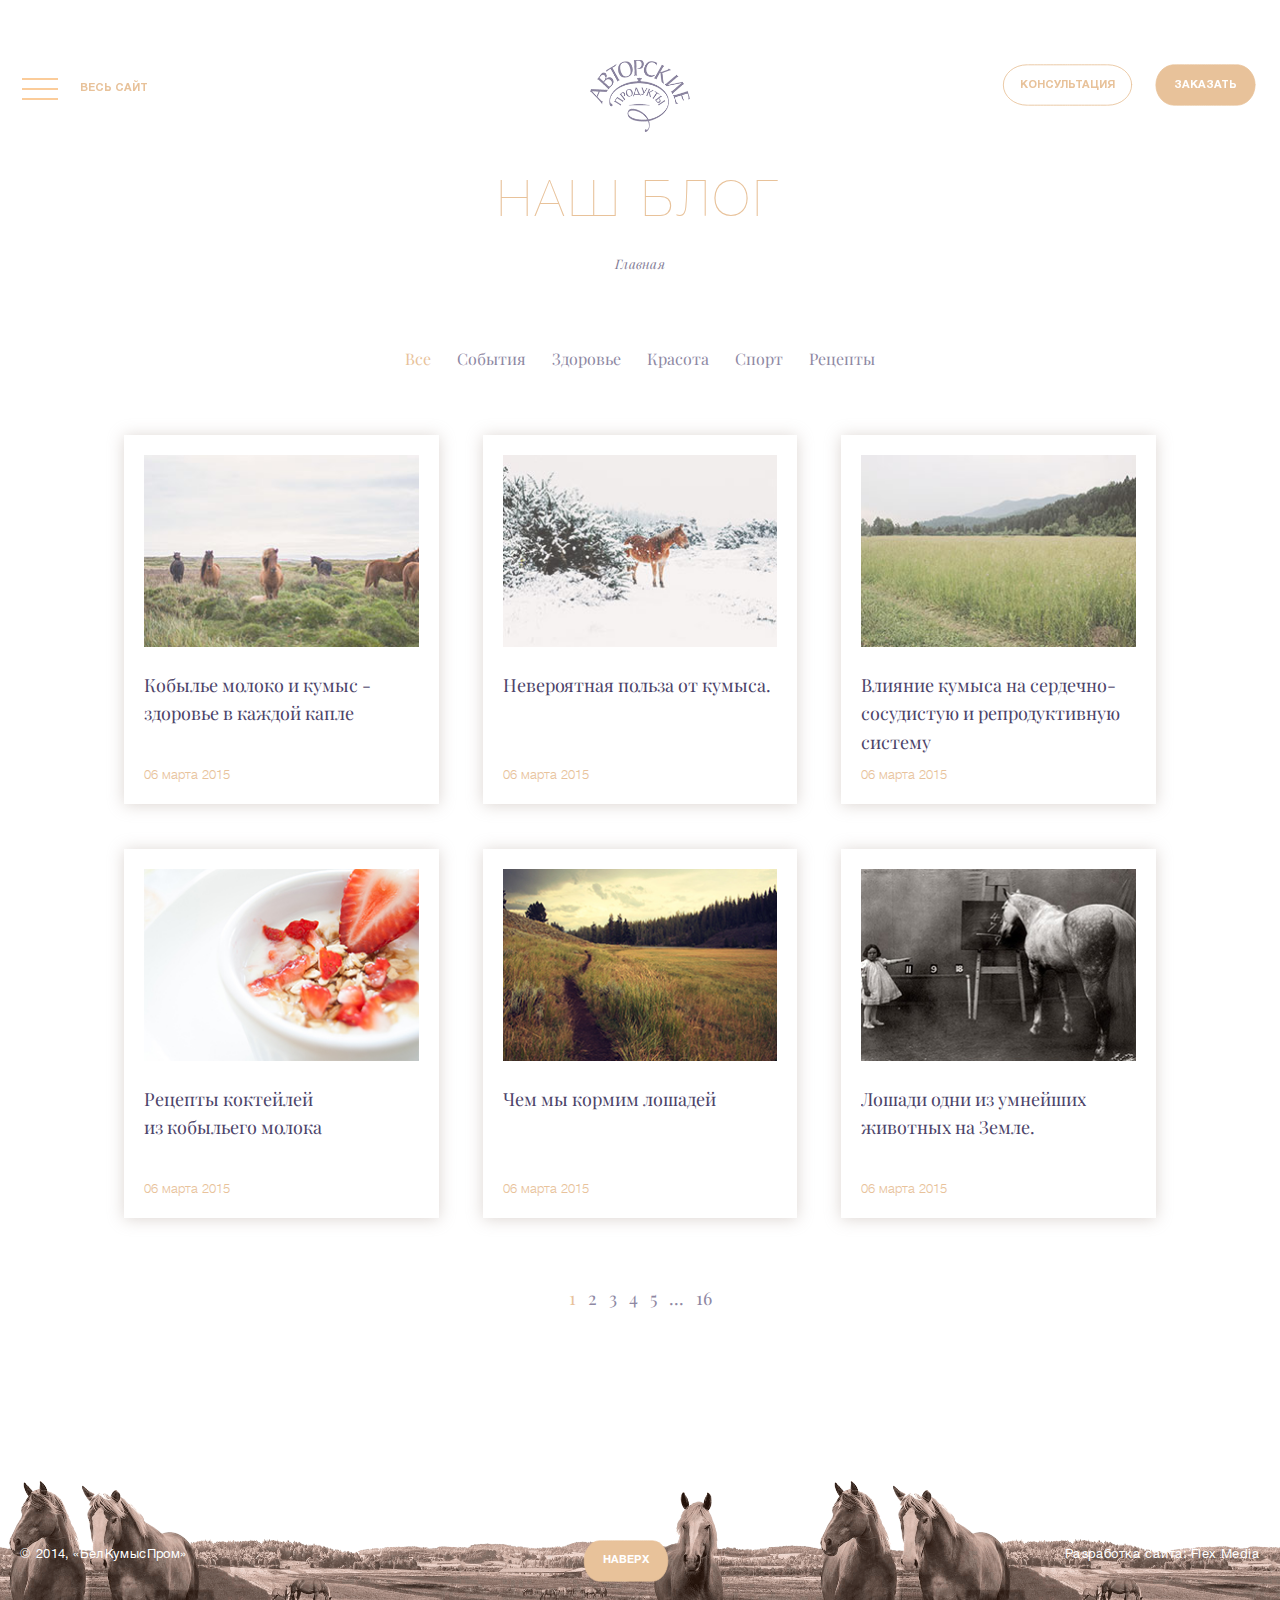
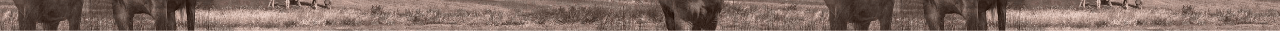
==== commit b0c4b4b3: "btn up" ====
--- a/1-0blog.html
+++ b/1-0blog.html
@@ -143,7 +143,7 @@
 			<!-- begin footer  -->
 			<footer class="footer">
 				<div class="footer__in">
-					<button class="button button--fill button--effect-1">
+					<button class="button button--fill button--effect-1 js-top">
 						<span class="morph-shape" data-morph-active="M286.5,62.5c0,27.891-22.609,50.5-50.5,50.5c0,0-64.355-6-86-6c-21.645,0-86,6-86,6c-27.891,0-50.5-22.609-50.5-50.5l0,0C13.5,34.609,36.109,12,64,12c0,0,64.355,6,86,6c21.645,0,86-6,86-6C263.891,12,286.5,34.609,286.5,62.5L286.5,62.5z">
 							<svg width="100%" height="100%" viewBox="0 0 300 125" preserveAspectRatio="none">
 								<path d="M286.5,62.5C286.5,90.39099999999999,263.891,113,236,113C236,113,171.64499999999998,113,150,113C128.355,113,64,113,64,113C36.109,113,13.5,90.39099999999999,13.5,62.5C13.5,62.5,13.5,62.5,13.5,62.5C13.5,34.609,36.109,12,64,12C64,12,128.35500000000002,12,150,12C171.645,12,236,12,236,12C263.891,12,286.5,34.609,286.5,62.5C286.5,62.5,286.5,62.5,286.5,62.5C286.5,62.5,286.5,62.5,286.5,62.5"></path>
--- a/css/screen.css
+++ b/css/screen.css
@@ -62,7 +62,7 @@
 .button-wrap .button:not(:only-of-type):first-child { margin-right: 13px; }
 @media only screen and (max-width: 768px) { .button-wrap { display: none; } }
 
-.button { display: inline-block; padding: 14px 23px; text-transform: uppercase; font-size: 11px; background: white; color: #e8c29a; border-radius: 19px; line-height: 1; border: 1px solid #e8c29a; font-family: "HelveticaNeueCyrBold", Helvetica, sans-serif; -moz-box-sizing: border-box; -webkit-box-sizing: border-box; box-sizing: border-box; }
+.button { display: inline-block; padding: 14px 23px; text-transform: uppercase; font-size: 11px; background: none; color: #e8c29a; border-radius: 19px; line-height: 1; border: 1px solid #e8c29a; font-family: "HelveticaNeueCyrBold", Helvetica, sans-serif; -moz-box-sizing: border-box; -webkit-box-sizing: border-box; box-sizing: border-box; }
 .button:hover { color: #f0d6bc; border-color: #f0d6bc; -moz-transition: all 0.3s ease; -o-transition: all 0.3s ease; -webkit-transition: all 0.3s ease; transition: all 0.3s ease; }
 .button.is-peach { background: #e8c29a; color: white; }
 .button.is-peach:hover { background: #e0b686; }
@@ -84,16 +84,75 @@
 
 .menu-button.is-open .morph-shape svg path:nth-of-type(2) { -moz-transform: translate3d(0, 6px, 0); -ms-transform: translate3d(0, 6px, 0); -webkit-transform: translate3d(0, 6px, 0); transform: translate3d(0, 6px, 0); }
 
+.dialog, .dialog__overlay { width: 100%; height: 100%; top: 0; left: 0; }
+
+.dialog__overlay { position: absolute; z-index: 1; background: rgba(55, 58, 71, 0.9); opacity: 0; -webkit-transition: opacity 0.3s; transition: opacity 0.3s; -webkit-backface-visibility: hidden; }
+.dialog_endo .dialog__overlay, .dialog_chemistry .dialog__overlay { background: rgba(85, 201, 119, 0.8); }
+.dialog_skin .dialog__overlay { background: rgba(234, 174, 137, 0.8); }
+.dialog_heart .dialog__overlay { background: rgba(253, 64, 64, 0.8); }
+.dialog_brain .dialog__overlay { background: rgba(243, 219, 83, 0.8); }
+.dialog_stomach .dialog__overlay { background: rgba(238, 111, 117, 0.8); }
+.dialog_lungs .dialog__overlay { background: rgba(114, 158, 231, 0.8); }
+
+.dialog--open .dialog__overlay { opacity: 1; pointer-events: auto; }
+
+.dialog__content { width: 100%; max-width: 465px; min-width: 320px; background: white; text-align: center; position: relative; z-index: 5; opacity: 0; }
+.dialog__content.dialog_chemistry { max-width: 660px; }
+
+.dialog--open .dialog__content { pointer-events: auto; }
+
+.dialog { position: fixed; display: -webkit-flex; display: flex; -webkit-align-items: center; align-items: center; -webkit-justify-content: center; justify-content: center; pointer-events: none; z-index: 999; }
+.dialog .morph-shape { position: absolute; width: 100%; height: 100%; top: 0; left: 0; z-index: -1; }
+.dialog .morph-shape svg { fill: white; }
+
+.dialog__overlay { -webkit-transition-duration: 0.4s; transition-duration: 0.4s; }
+
+.dialog__content { background: transparent; }
+
+.dialog-close { position: absolute; top: 16px; right: 17px; font-size: 0; background: url('../img/icons-s19799458ad.png') 0 -134px no-repeat; width: 19px; height: 20px; }
+
+.dialog-inner { opacity: 0; -webkit-transform: scale3d(0.7, 0.5, 1); transform: scale3d(0.7, 0.5, 1); -moz-transition: opacity 0.3s, -moz-transform 0.3s; -o-transition: opacity 0.3s, -o-transform 0.3s; -webkit-transition: opacity 0.3s, -webkit-transform 0.3s; transition: opacity 0.3s, transform 0.3s; }
+
+.dialog--open .dialog-inner { opacity: 1; -webkit-transform: scale3d(1, 1, 1); transform: scale3d(1, 1, 1); -webkit-transition: opacity 0.3s, -webkit-transform 0.3s; transition: opacity 0.3s, transform 0.3s; -webkit-transition-delay: 0.2s; transition-delay: 0.2s; }
+
+.dialog.dialog--open .dialog__content, .dialog.dialog--close .dialog__content { -webkit-animation-duration: 0.4s; animation-duration: 0.4s; -webkit-animation-fill-mode: forwards; animation-fill-mode: forwards; -webkit-animation-timing-function: cubic-bezier(0.6, 0, 0.4, 1); animation-timing-function: cubic-bezier(0.6, 0, 0.4, 1); }
+
+.dialog.dialog--open .dialog__content { -webkit-animation-name: anim-open; animation-name: anim-open; }
+
+.dialog.dialog--close .dialog__content { -webkit-animation-name: anim-close; animation-name: anim-close; }
+
+@-moz-keyframes anim-open { 0% { opacity: 0; -webkit-transform: scale3d(0.6, 0.6, 1); transform: scale3d(0.6, 0.6, 1); }
+  100% { opacity: 1; -webkit-transform: scale3d(1, 1, 1); transform: scale3d(1, 1, 1); } }
+@-webkit-keyframes anim-open { 0% { opacity: 0; -webkit-transform: scale3d(0.6, 0.6, 1); transform: scale3d(0.6, 0.6, 1); }
+  100% { opacity: 1; -webkit-transform: scale3d(1, 1, 1); transform: scale3d(1, 1, 1); } }
+@-o-keyframes anim-open { 0% { opacity: 0; -webkit-transform: scale3d(0.6, 0.6, 1); transform: scale3d(0.6, 0.6, 1); }
+  100% { opacity: 1; -webkit-transform: scale3d(1, 1, 1); transform: scale3d(1, 1, 1); } }
+@-ms-keyframes anim-open { 0% { opacity: 0; -webkit-transform: scale3d(0.6, 0.6, 1); transform: scale3d(0.6, 0.6, 1); }
+  100% { opacity: 1; -webkit-transform: scale3d(1, 1, 1); transform: scale3d(1, 1, 1); } }
+@keyframes anim-open { 0% { opacity: 0; -webkit-transform: scale3d(0.6, 0.6, 1); transform: scale3d(0.6, 0.6, 1); }
+  100% { opacity: 1; -webkit-transform: scale3d(1, 1, 1); transform: scale3d(1, 1, 1); } }
+@-moz-keyframes anim-close { 0% { opacity: 1; }
+  100% { opacity: 0; -webkit-transform: scale3d(0.6, 0.6, 1); transform: scale3d(0.6, 0.6, 1); } }
+@-webkit-keyframes anim-close { 0% { opacity: 1; }
+  100% { opacity: 0; -webkit-transform: scale3d(0.6, 0.6, 1); transform: scale3d(0.6, 0.6, 1); } }
+@-o-keyframes anim-close { 0% { opacity: 1; }
+  100% { opacity: 0; -webkit-transform: scale3d(0.6, 0.6, 1); transform: scale3d(0.6, 0.6, 1); } }
+@-ms-keyframes anim-close { 0% { opacity: 1; }
+  100% { opacity: 0; -webkit-transform: scale3d(0.6, 0.6, 1); transform: scale3d(0.6, 0.6, 1); } }
+@keyframes anim-close { 0% { opacity: 1; }
+  100% { opacity: 0; -webkit-transform: scale3d(0.6, 0.6, 1); transform: scale3d(0.6, 0.6, 1); } }
 .l { *zoom: 1; }
 .l:after { content: " "; display: table; clear: both; }
 .l .l-col1 { float: left; width: 20%; }
 .l .l-col2 { float: right; width: 70%; }
 
-.bg { position: fixed; left: 0; right: 0; bottom: 0; height: 291px; background-image: url(../img/horses.png); background-position: 50% bottom; background-repeat: repeat-x; z-index: 2; pointer-events: none; -moz-transition: all 0.8s ease; -o-transition: all 0.8s ease; -webkit-transition: all 0.8s ease; transition: all 0.8s ease; }
+.bg { position: fixed; left: 0; right: 0; bottom: 0; height: 291px; background-image: url(../img/horses.png); background-position: 50% bottom; background-repeat: repeat-x; z-index: 1; -moz-transition: all 0.8s ease; -o-transition: all 0.8s ease; -webkit-transition: all 0.8s ease; transition: all 0.8s ease; }
 .bg.position { -moz-transform: translateY(100px); -ms-transform: translateY(100px); -webkit-transform: translateY(100px); transform: translateY(100px); }
-@media only screen and (max-width: 1280px) { .bg { -webkit-background-size: contain; -o-background-size: contain; background-size: contain; } }
-
-.header { position: fixed; width: 100%; padding-top: 60px; z-index: 1; }
+@media only screen and (max-width: 1280px) { .bg { height: 150px; -webkit-background-size: contain; -o-background-size: contain; background-size: contain; }
+  .bg.position { -moz-transform: translateY(50px); -ms-transform: translateY(50px); -webkit-transform: translateY(50px); transform: translateY(50px); } }
+@media only screen and (max-width: 980px) { .bg.position { -moz-transform: none; -ms-transform: none; -webkit-transform: none; transform: none; } }
+
+.header { position: fixed; width: 100%; top: -200px; min-height: 110px; padding-top: 60px; z-index: 10; -moz-transition: top 0.6s ease; -o-transition: top 0.6s ease; -webkit-transition: top 0.6s ease; transition: top 0.6s ease; }
 .header__in { max-width: 1540px; margin: 0 auto; padding: 0 20px; -moz-box-sizing: border-box; -webkit-box-sizing: border-box; box-sizing: border-box; *zoom: 1; }
 .header__in:after { content: " "; display: table; clear: both; }
 .header__bl { font-size: 0; }
@@ -101,11 +160,12 @@
 .header__menu { display: inline-block; vertical-align: middle; }
 .header__link { display: inline-block; margin-left: 20px; text-transform: uppercase; font-size: 11px; color: #e8c29a; vertical-align: middle; font-family: "HelveticaNeueCyrBold", Helvetica, sans-serif; }
 .header__link:hover { color: #b9b7c2; }
-@media only screen and (max-width: 768px) { .header { top: 0; min-height: 100px; background: white; }
+.header.is-visible { top: 0; }
+@media only screen and (max-width: 768px) { .header { top: 0; padding-top: 0; background: rgba(255, 255, 255, 0.7); }
   .header .header__bl:first-child { margin-top: 0; }
   .header .header__in { padding: 5px 25px 0; }
   .header .header__link { display: none; }
-  .header .logo { top: 50px; width: 100px; margin-left: -50px; } }
+  .header .logo { top: 25px; width: 100px; margin-left: -50px; } }
 
 .logo { position: absolute; top: 60px; left: 50%; margin-left: -81px; }
 .logo img { -moz-transition: all 0.7s ease; -o-transition: all 0.7s ease; -webkit-transition: all 0.7s ease; transition: all 0.7s ease; }
@@ -118,17 +178,21 @@
 .more { position: relative; text-align: center; font-size: 11px; text-transform: uppercase; color: #f0e3d9; letter-spacing: 0.08em; z-index: 0; font-family: "HelveticaNeueCyrBold", Helvetica, sans-serif; -moz-transition: all 0.9s ease; -o-transition: all 0.9s ease; -webkit-transition: all 0.9s ease; transition: all 0.9s ease; }
 .more:before { content: ""; position: absolute; top: 52px; left: 50%; margin-left: -31px; background: url('../img/icons-s19799458ad.png') 0 -863px no-repeat; width: 62px; height: 294px; }
 .more span { position: relative; padding: 20px 0; background: white; -moz-transition: opacity 0.5s ease; -o-transition: opacity 0.5s ease; -webkit-transition: opacity 0.5s ease; transition: opacity 0.5s ease; }
-
-.container .section { max-width: 1500px; margin: 0 auto; padding: 60px 25px 0; -moz-box-sizing: border-box; -webkit-box-sizing: border-box; box-sizing: border-box; }
-.container .section:after { display: none; content: ""; position: absolute; left: 50%; bottom: -125px; margin-left: -15.5px; background: url(../img/icons/small-curve.png) no-repeat; width: 31px; height: 100px; }
+@media only screen and (max-width: 768px) { .more { margin-bottom: 0; }
+  .more:before { margin-left: -15.5px; background: url('../img/icons-s19799458ad.png') 0 -1199px no-repeat; width: 31px; height: 147px; } }
+
+.container .section { max-width: 1500px; margin: 0 auto; padding: 0 25px; -moz-box-sizing: border-box; -webkit-box-sizing: border-box; box-sizing: border-box; }
+.container .section:after { content: ""; position: absolute; left: 50%; bottom: -135px; margin-left: -31px; background: url(../img/icons/long-curve.png) no-repeat; width: 62px; height: 100px; }
+.container .section.no-bg:after { display: none; }
+.container .section.large-pad .section__in { padding-top: 300px; }
 .container .section__in { max-width: 1080px; margin: 0 auto; padding-top: 170px; }
-.container .section__in.small-pad { padding-top: 105px; }
-.container .section .nav { margin-top: 5%; }
-.container .section .more { padding-top: 170px; }
-@media only screen and (max-width: 768px), (max-height: 685px) { .container .section { position: relative; }
-  .container .section:after { display: block; }
-  .container .section:first-child:after, .container .section:last-child:after { display: none; }
+.container .section .nav { margin-top: 55px; }
+.container .section .more { padding-top: 170px; margin-bottom: 30px; }
+@media only screen and (max-width: 768px), (max-height: 685px) { .container .section:after { background: url(../img/icons/small-curve.png) no-repeat; width: 31px; margin-left: -15.5px; }
   .container .section .more { display: block; padding-top: 125px; } }
+@media only screen and (max-width: 1280px) { .container .section.large-pad .section__in { padding-top: 250px; }
+  .container .section .nav { margin-top: 35px; } }
+@media only screen and (max-width: 768px) { .container .section.large-pad .section__in { padding-top: 170px; } }
 
 .nav { font-size: 0; }
 .nav li { position: relative; display: inline-block; padding: 0 25px; }
@@ -195,8 +259,10 @@
 
 .blockquote { position: relative; max-width: 925px; min-height: 150px; margin: 30px auto 25px; padding: 55px 35px; background: url(../img/quote.png); -webkit-background-size: 100% 100%; -o-background-size: 100% 100%; background-size: 100% 100%; background-repeat: no-repeat; text-align: center; font-size: 20px; font-style: italic; color: #4c4369; -moz-box-sizing: border-box; -webkit-box-sizing: border-box; box-sizing: border-box; font-family: "Playfair Display", serif; }
 .blockquote strong { font-weight: bold; }
-.blockquote:before { content: ""; position: absolute; top: -10px; left: 50%; -moz-transform: translateX(-50%); -ms-transform: translateX(-50%); -webkit-transform: translateX(-50%); transform: translateX(-50%); background: url('../img/icons-s19799458ad.png') 0 -595px no-repeat; width: 75px; height: 41px; }
-@media only screen and (max-width: 768px) { .blockquote { font-size: 15px; } }
+.blockquote:before { content: ""; position: absolute; top: -10px; left: 50%; -moz-transform: translateX(-50%); -ms-transform: translateX(-50%); -webkit-transform: translateX(-50%); transform: translateX(-50%); background: url('../img/icons-s19799458ad.png') 0 -595px no-repeat; width: 75px; height: 41px; background-color: white; }
+@media only screen and (max-width: 768px) { .blockquote { font-size: 15px; }
+  .blockquote:before { -moz-transform: scale(0.8) translateX(-50%); -ms-transform: scale(0.8) translateX(-50%); -webkit-transform: scale(0.8) translateX(-50%); transform: scale(0.8) translateX(-50%); } }
+@media only screen and (max-width: 360px) { .blockquote:before { display: none; } }
 
 .all { margin-top: 50px; text-align: center; font-size: 0; }
 .all__list { display: inline-block; width: 25%; max-width: 235px; padding: 0 3%; text-align: left; vertical-align: top; -moz-box-sizing: border-box; -webkit-box-sizing: border-box; box-sizing: border-box; }
@@ -207,21 +273,22 @@
 .all__list a:hover { text-decoration: none; }
 @media only screen and (max-width: 768px) { .all .all__list { width: 100%; display: block; margin: 0 auto 45px; text-align: center; } }
 
-.footer.is-main { padding: 75px 25px 170px; -moz-transition: all 0.3s ease; -o-transition: all 0.3s ease; -webkit-transition: all 0.3s ease; transition: all 0.3s ease; }
+.footer.is-main { padding: 75px 25px 170px; z-index: 15; }
 .footer.is-main p { color: #4c4369; }
 .footer.is-main p a { color: #4c4369; }
 .footer.is-main p a:hover { text-decoration: underline; }
-.footer.is-main.is-visible { bottom: 20%; filter: progid:DXImageTransform.Microsoft.Alpha(enabled=false); opacity: 1; }
+@media only screen and (max-width: 768px) { .footer.is-main { padding-bottom: 120px; } }
 
 .mob { position: fixed; top: 0; left: 0; width: 320px; height: 100%; padding: 40px 0; background: white; overflow-y: auto; text-align: center; z-index: 100; -moz-transform: translate3d(-100%, 0, 0); -ms-transform: translate3d(-100%, 0, 0); -webkit-transform: translate3d(-100%, 0, 0); transform: translate3d(-100%, 0, 0); -moz-transition: -moz-transform 500ms; -o-transition: -o-transform 500ms; -webkit-transition: -webkit-transform 500ms; transition: transform 500ms; }
-@media only screen and (max-width: 360px) { .mob { width: 270px; } }
+@media only screen and (max-width: 360px) { .mob { width: 250px; } }
 .mob .mob__logo { display: block; margin-bottom: 40px; }
 .mob .mob__nav { position: relative; margin-bottom: 30px; }
 .mob .mob__link { display: inline-block; margin-bottom: 10px; font-size: 18px; color: #4c4369; text-decoration: none; font-family: "Playfair Display", serif; }
 .mob .mob__link:hover, .mob .mob__link.is-active { text-decoration: none; }
 .mob .mob__menu li { margin-bottom: 10px; }
 .mob .mob__menu li a { font-size: 18px; color: #e8c29a; text-decoration: underline; font-family: "Playfair Display", serif; }
-.mob .mob__order { font-size: 18px; color: #4c4369; font-weight: bold; font-family: "Playfair Display", serif; }
+.mob .mob__menu li a:hover { text-decoration: none; }
+.mob .mob__order { font-size: 18px; color: #4c4369; font-weight: bold; text-decoration: underline; font-family: "Playfair Display", serif; }
 .mob .mob__order:hover { text-decoration: none; }
 
 .mob-close { position: fixed; top: 60px; left: 340px; font-size: 0; cursor: pointer; visibility: hidden; z-index: 100; -moz-transform: translate3d(-320px, 0, 0); -ms-transform: translate3d(-320px, 0, 0); -webkit-transform: translate3d(-320px, 0, 0); transform: translate3d(-320px, 0, 0); -moz-transition: -moz-transform 500ms; -o-transition: -o-transform 500ms; -webkit-transition: -webkit-transform 500ms; transition: transform 500ms; }
@@ -229,6 +296,14 @@
 .mob-close i { position: relative; margin-right: 40px; }
 .mob-close i:before { content: ""; position: absolute; top: 0; left: 0; width: 35px; height: 2px; background: white; -ms-transform: rotate(45deg); -webkit-transform: rotate(45deg); transform: rotate(45deg); }
 .mob-close i:after { content: ""; position: absolute; top: 0; left: 0; width: 35px; height: 2px; background: white; -ms-transform: rotate(-45deg); -webkit-transform: rotate(-45deg); transform: rotate(-45deg); }
+@media only screen and (max-width: 768px) { .mob-close span { display: none; } }
+@media only screen and (max-width: 360px) { .mob-close { left: 280px; } }
+
+.js-fade { filter: progid:DXImageTransform.Microsoft.Alpha(Opacity=0); opacity: 0; -moz-transition: opacity 1s ease; -o-transition: opacity 1s ease; -webkit-transition: opacity 1s ease; transition: opacity 1s ease; }
+.js-fade.is-visible { filter: progid:DXImageTransform.Microsoft.Alpha(enabled=false); opacity: 1; }
+.js-fade.is-visible .js-fade-delay-1, .js-fade.is-visible .js-fade-delay-2 { filter: progid:DXImageTransform.Microsoft.Alpha(enabled=false); opacity: 1; }
+.js-fade .js-fade-delay-1 { filter: progid:DXImageTransform.Microsoft.Alpha(Opacity=0); opacity: 0; -moz-transition: opacity 1.2s ease 0.2s; -o-transition: opacity 1.2s ease 0.2s; -webkit-transition: opacity 1.2s ease; -webkit-transition-delay: 0.2s; transition: opacity 1.2s ease 0.2s; }
+.js-fade .js-fade-delay-2 { filter: progid:DXImageTransform.Microsoft.Alpha(Opacity=0); opacity: 0; -moz-transition: opacity 1.2s ease 0.4s; -o-transition: opacity 1.2s ease 0.4s; -webkit-transition: opacity 1.2s ease; -webkit-transition-delay: 0.4s; transition: opacity 1.2s ease 0.4s; }
 
 .slick-slider { position: relative; display: block; box-sizing: border-box; -moz-box-sizing: border-box; -webkit-touch-callout: none; -webkit-user-select: none; -khtml-user-select: none; -moz-user-select: none; -ms-user-select: none; user-select: none; -ms-touch-action: pan-y; touch-action: pan-y; -webkit-tap-highlight-color: transparent; }
 
@@ -271,7 +346,7 @@
 .slick-dots button:hover { box-shadow: none; }
 
 .header .logo_inner { width: 100px; margin-left: -50px; }
-@media only screen and (max-width: 768px) { .header .logo_inner { top: 15px; } }
+@media only screen and (max-width: 768px) { .header .logo_inner { top: 25px; } }
 .header .logo_inner img { width: 100%; }
 
 .breadcrumbs { font-size: 0; text-align: center; padding: 25px 0 50px; }
@@ -429,11 +504,10 @@
 .order__block { display: none; }
 .order__block.is-active { display: block; }
 
-.popup { padding: 65px 0 20px; min-width: 320px; }
 .popup-wrap { position: fixed; top: 0; left: 0; bottom: 0; right: 0; background: rgba(72, 61, 50, 0.8); z-index: 300; overflow: auto; display: none; }
 .popup-wrap.is-active { display: block; }
 .popup__close { background: url('../img/icons-s19799458ad.png') 0 -134px no-repeat; width: 19px; height: 20px; position: absolute; top: 16px; right: 17px; cursor: pointer; }
-.popup__inner { max-width: 465px; margin: 0 auto; background: white; -moz-box-shadow: 0 1px 182px #483d32; -webkit-box-shadow: 0 1px 182px #483d32; box-shadow: 0 1px 182px #483d32; position: relative; padding: 90px 0 70px; }
+.popup__inner { padding: 90px 0 70px; }
 .popup__success { position: relative; z-index: 2; max-width: 330px; margin: 0 auto; }
 .popup__logo { position: absolute; top: -55px; left: 50%; margin-left: -90px; width: 180px; height: 180px; background: white; -moz-border-radius: 50%; -webkit-border-radius: 50%; border-radius: 50%; padding: 38px 0 0; -moz-box-sizing: border-box; -webkit-box-sizing: border-box; box-sizing: border-box; }
 .popup__logo img { width: 100px; display: block; margin: 0 auto; }
@@ -445,14 +519,14 @@
 .form__bottom p { font-family: "Playfair Display", serif; font-style: italic; font-size: 15px; color: #89859a; }
 
 .field { margin-bottom: 15px; }
-.field label { display: block; }
+.field label { display: block; -moz-transition: all 0.3s; -o-transition: all 0.3s; -webkit-transition: all 0.3s; transition: all 0.3s; }
 .field span { filter: progid:DXImageTransform.Microsoft.Alpha(Opacity=50); opacity: 0.5; font-family: "HelveticaNeueCyrRoman", Helvetica, sans-serif; font-size: 11px; letter-spacing: 0.1em; color: #c2bfcd; text-transform: uppercase; display: block; margin: 0 0 5px; }
 .field span small { font-family: "Playfair Display", serif; font-style: italic; font-size: 14px; color: #e8c29a; }
 .field .help-block { display: none; }
 
-.input, .textarea { font-family: "HelveticaNeueCyrRoman", Helvetica, sans-serif; font-size: 11px; letter-spacing: 0.1em; color: #89859a; border: 1px solid #a19dae; background: white; padding: 13px; width: 100%; -moz-box-sizing: border-box; -webkit-box-sizing: border-box; box-sizing: border-box; filter: progid:DXImageTransform.Microsoft.Alpha(Opacity=50); opacity: 0.5; -moz-transition: all 0.3s; -o-transition: all 0.3s; -webkit-transition: all 0.3s; transition: all 0.3s; }
-.input:focus, .input:hover, .textarea:focus, .textarea:hover { filter: progid:DXImageTransform.Microsoft.Alpha(enabled=false); opacity: 1; }
-.input.error, .textarea.error { color: #ff4141; border-color: #ff1212; filter: progid:DXImageTransform.Microsoft.Alpha(Opacity=80); opacity: 0.8; }
+.input, .textarea { font-family: "HelveticaNeueCyrRoman", Helvetica, sans-serif; font-size: 11px; letter-spacing: 0.1em; color: #89859a; border: 1px solid #e0dfe6; background: white; padding: 13px; width: 100%; -moz-box-sizing: border-box; -webkit-box-sizing: border-box; box-sizing: border-box; -moz-transition: all 0.3s; -o-transition: all 0.3s; -webkit-transition: all 0.3s; transition: all 0.3s; }
+.input:hover, .input:focus, .textarea:hover, .textarea:focus { border-color: #a19dae; }
+.input.error, .textarea.error { color: #ff4141; border-color: #ff4141; }
 
 .textarea { height: 68px; resize: none; }
 
